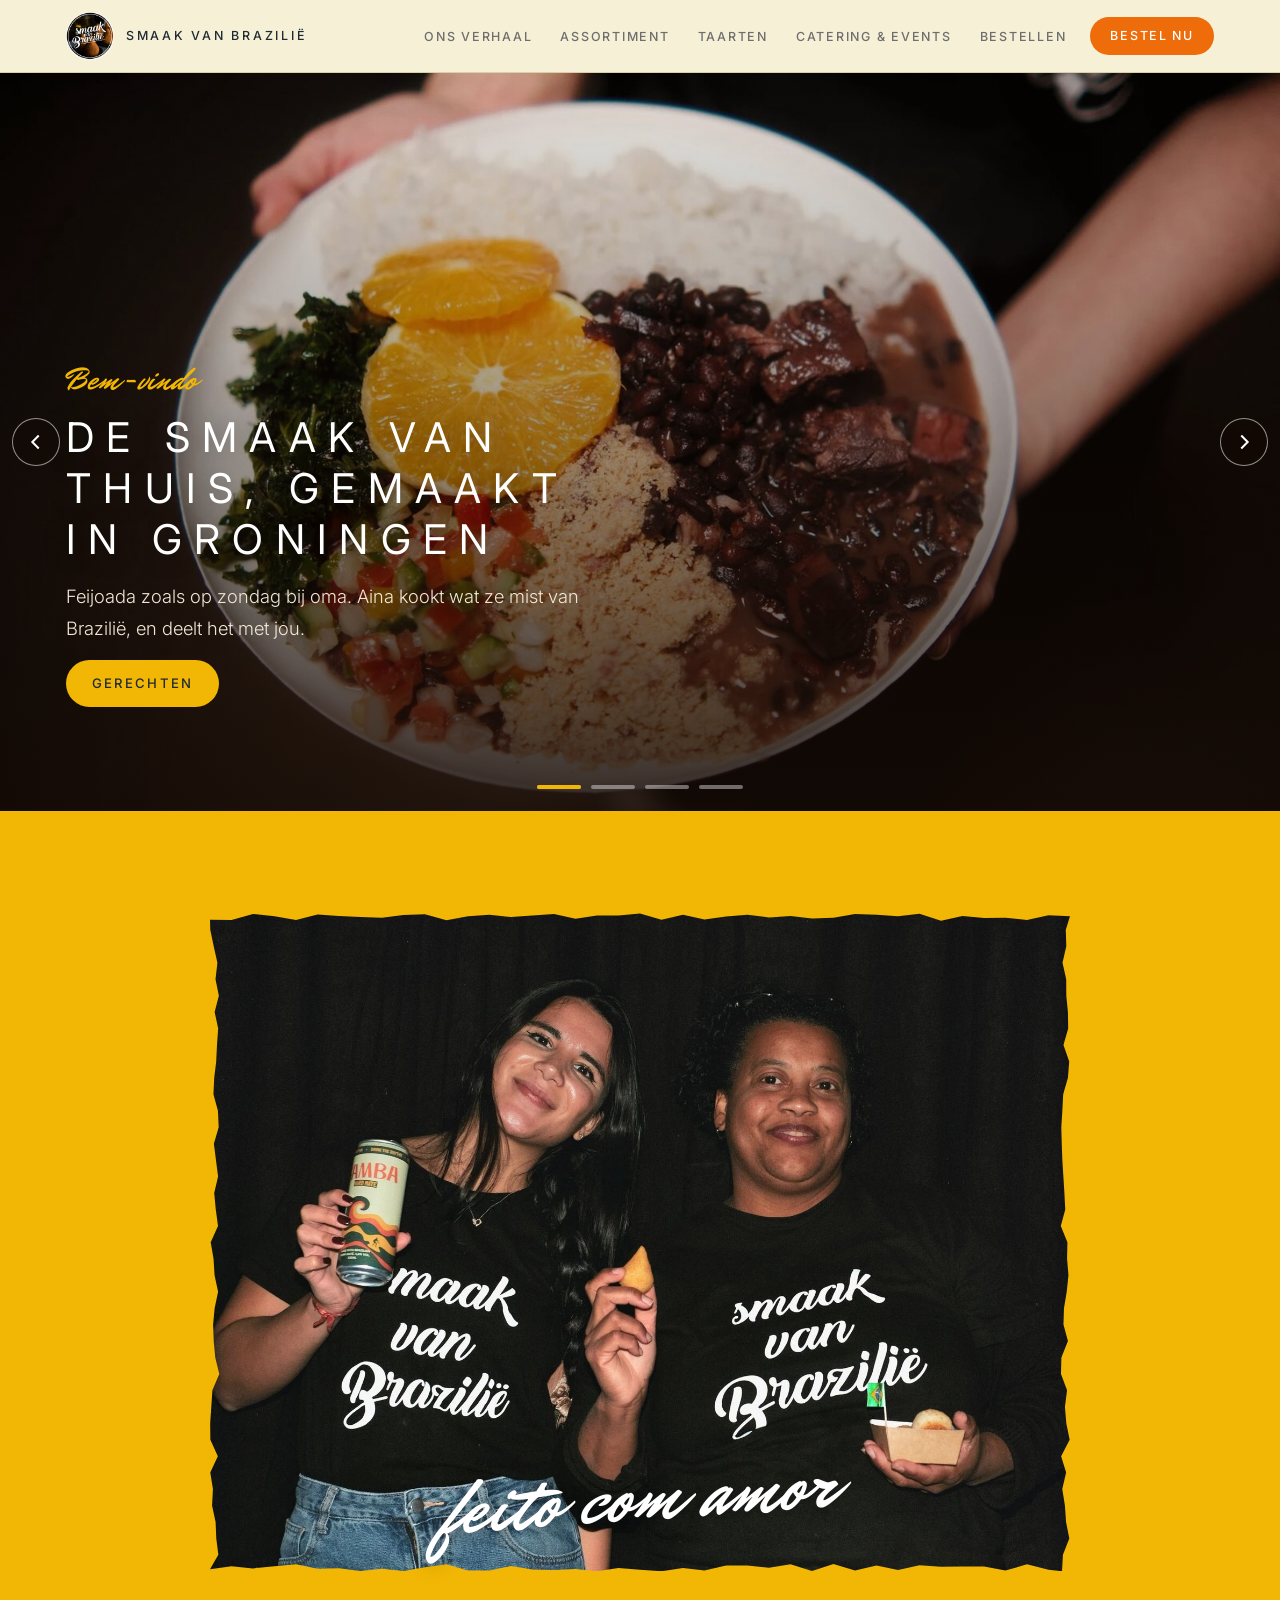
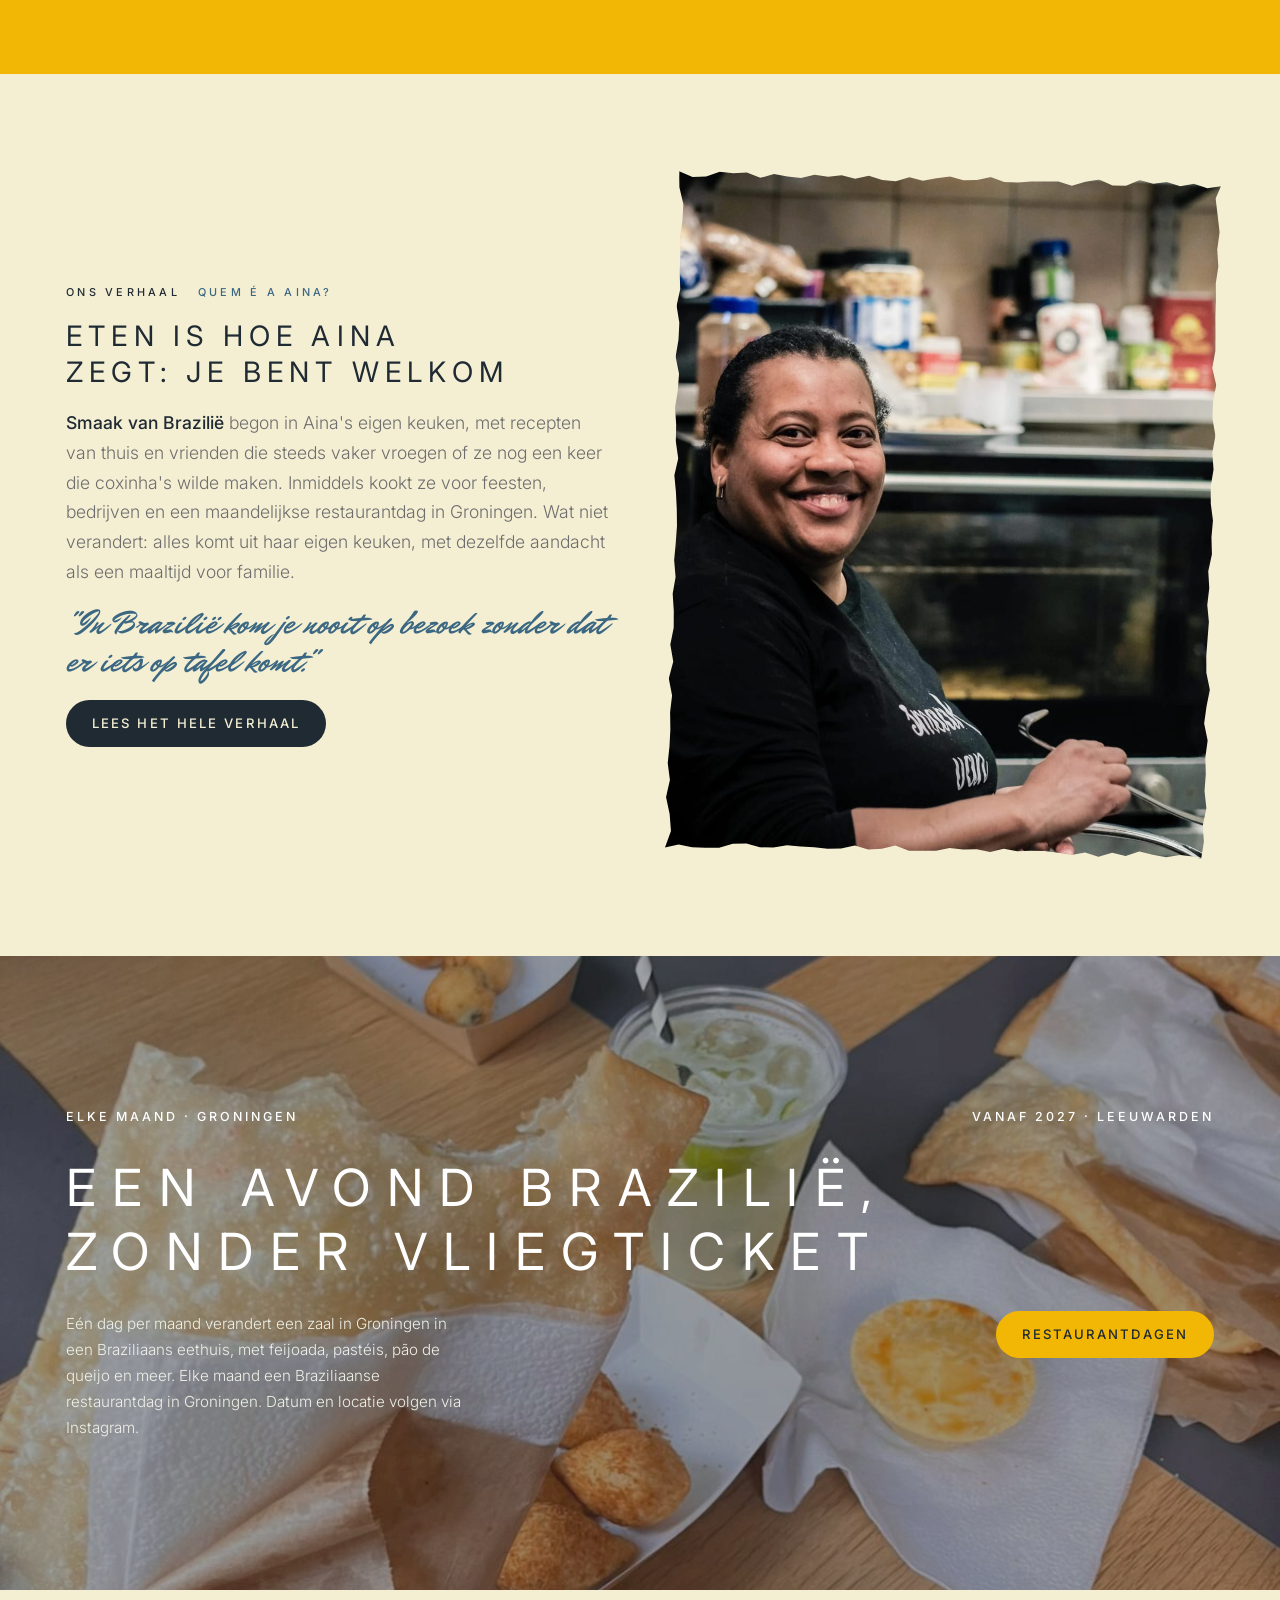
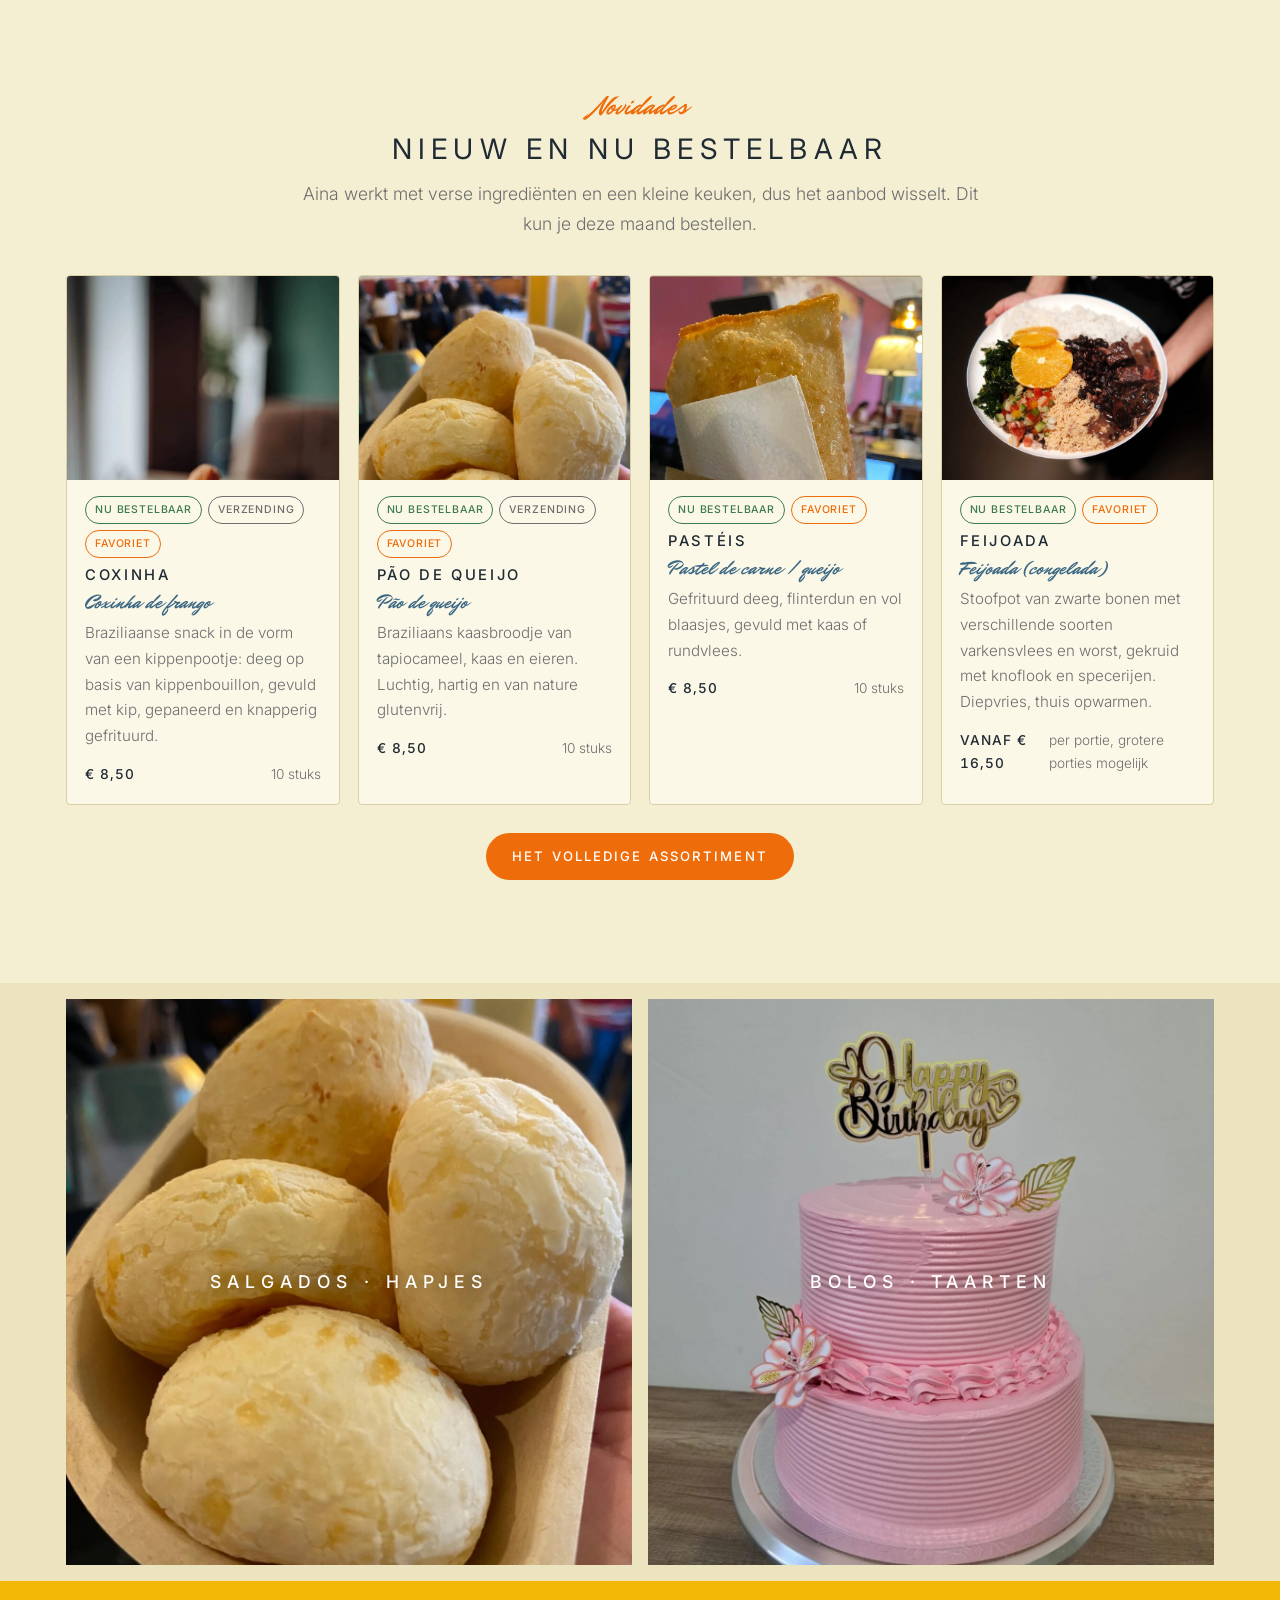
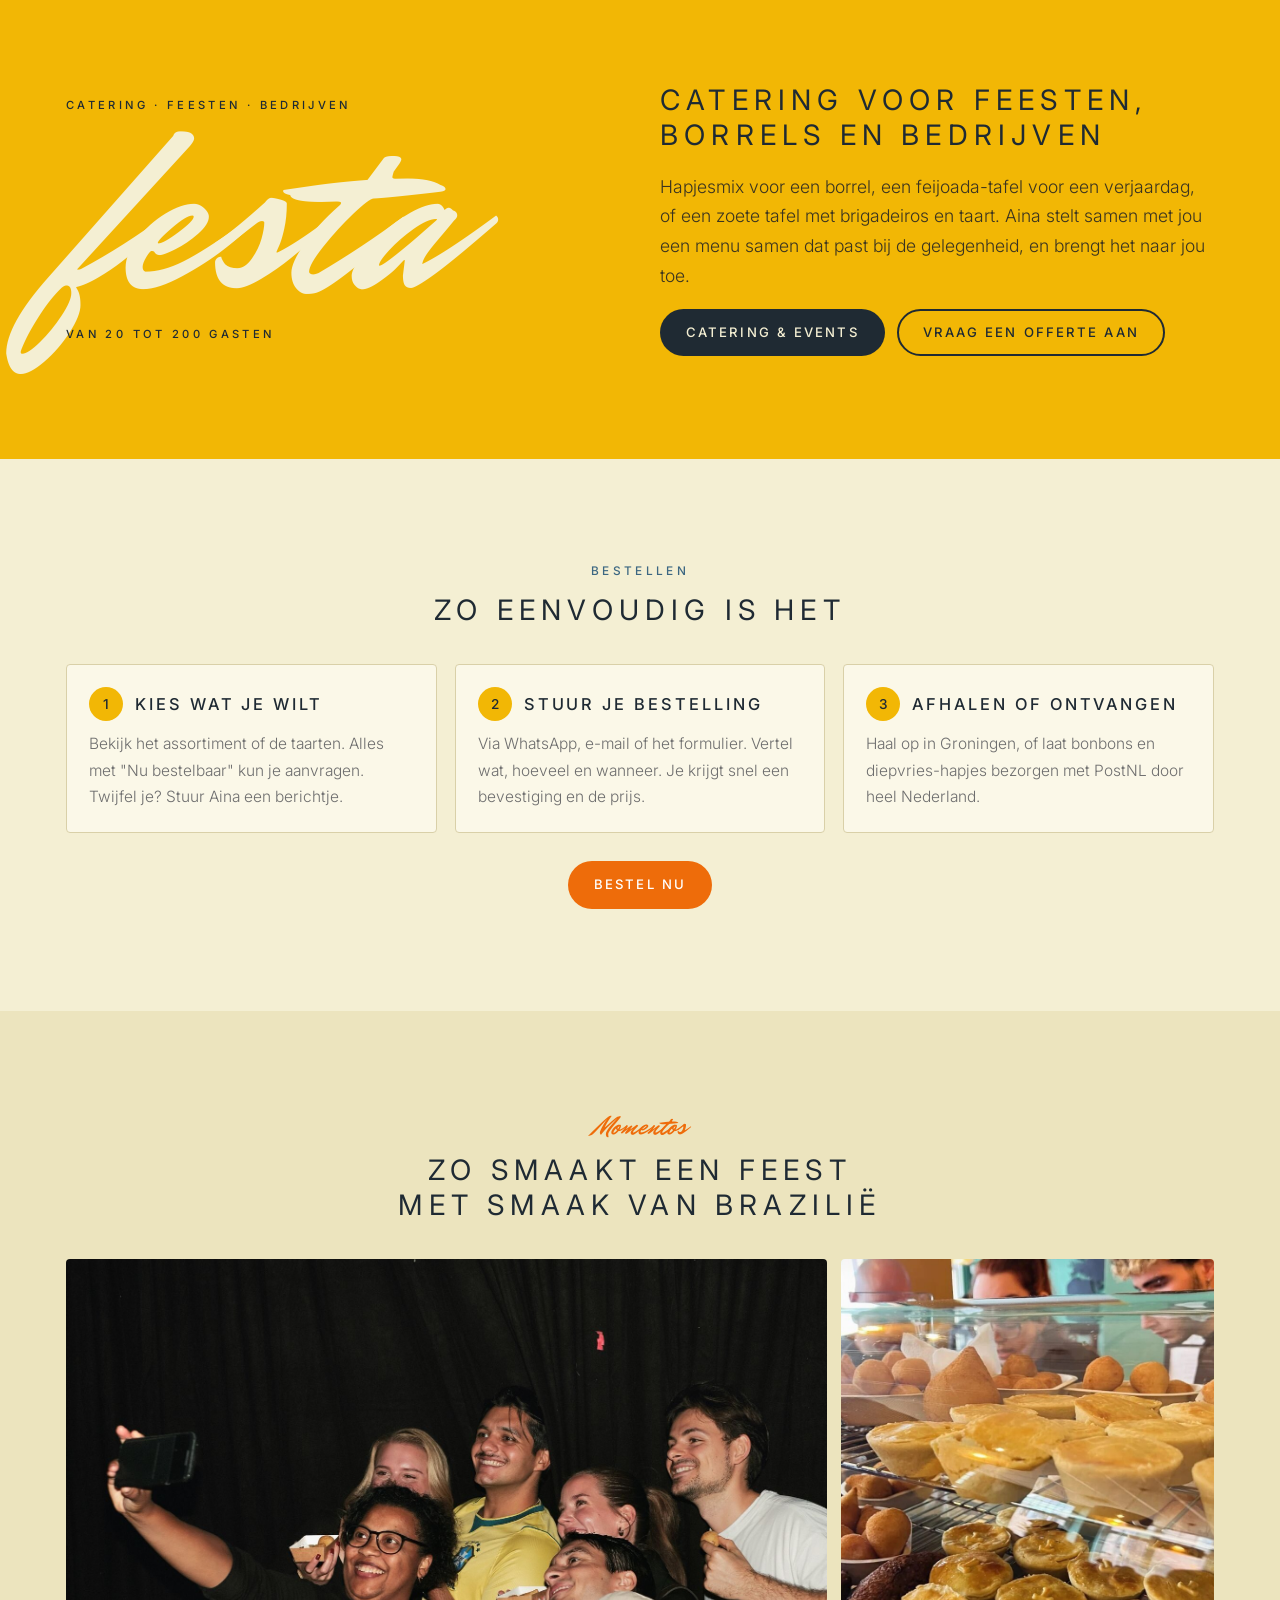
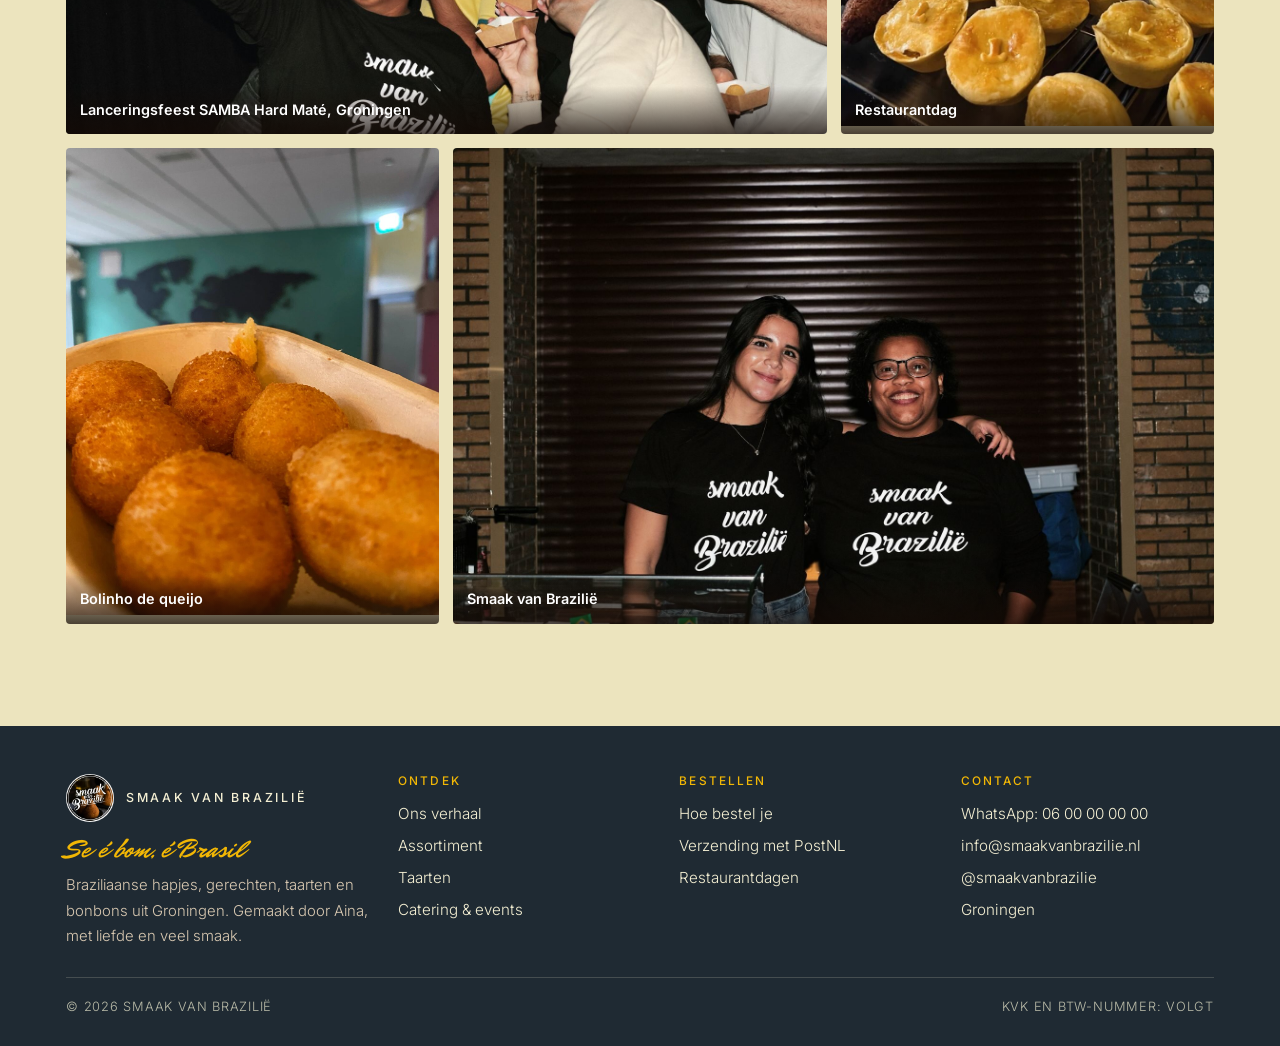
==== index.html @ 4550ffef "Kopie van de live site (inspiring-semolina-e3691b.netlify.app) Co-Authored-By: Claude Opus 5.5 <nore" ====
<!doctype html>
<html lang="nl">
<head>
<meta charset="utf-8">
<meta name="viewport" content="width=device-width, initial-scale=1, viewport-fit=cover">
<title>Smaak van Brazilië | Braziliaanse hapjes, gerechten en taarten uit Groningen</title>
<meta name="description" content="Coxinha, pão de queijo, feijoada, taarten op maat en brigadeiros. Door Aina gemaakt in Groningen. Bestel voor thuis, een feest of je bedrijf.">
<link rel="icon" href="img/logo.jpg">
<link rel="preconnect" href="https://fonts.googleapis.com">
<link rel="preconnect" href="https://fonts.gstatic.com" crossorigin>
<link rel="stylesheet" href="https://fonts.googleapis.com/css2?family=Inter:wght@300;400;500;600&family=Mr+Dafoe&display=swap">
<link rel="stylesheet" href="style.css">
</head>
<body>
<div class="notice" hidden></div>
<header class="nav">
  <div class="wrap">
    <a class='brand' href='/'><img src="img/logo.jpg" alt=""><span>smaak van Brazilië</span></a>
    <button class="burger" aria-expanded="false" aria-controls="menu">Menu</button>
    <ul class="menu" id="menu">
      <li><a href='/verhaal'>Ons verhaal</a></li>
      <li><a href='/assortiment'>Assortiment</a></li>
      <li><a href='/taarten'>Taarten</a></li>
      <li><a href='/catering'>Catering &amp; events</a></li>
      <li><a href='/bestellen'>Bestellen</a></li>
      <li><a class='btn btn-primary' href='/bestellen#formulier'>Bestel nu</a></li>
    </ul>
  </div>
</header>
<section class="slider" aria-roledescription="carousel" aria-label="Uitgelicht">
  <div class="slides">
    <article class="slide is-active" style="--pos:center 40%"><img src="img/feijoada-bord.jpg" alt="Een bord feijoada met rijst, farofa, couve en sinaasappel" fetchpriority="high">
      <div class="hero-grid"><div class="slide-copy"><span class="script">Bem-vindo</span><h1>De smaak van thuis, gemaakt in Groningen</h1><p>Feijoada zoals op zondag bij oma. Aina kookt wat ze mist van Brazilië, en deelt het met jou.</p><div class="btn-row"><a class='btn btn-yellow' href='/assortiment#gerechten'>Gerechten</a></div></div></div></article>
    <article class="slide" style="--pos:center 45%"><img src="img/vitrine.jpg" alt="Vitrine met coxinha, empadas en bolinhos" loading="lazy">
      <div class="hero-grid"><div class="slide-copy"><span class="script">Salgados</span><h1>Coxinha zoals op straat in São Paulo</h1><p>Vers gefrituurd voor je feest, of diepvries om thuis af te bakken. Ook per post.</p><div class="btn-row"><a class='btn btn-yellow' href='/assortiment#hapjes'>Alle hapjes</a></div></div></div></article>
    <article class="slide" style="--pos:center 55%"><img src="img/taart-blauw-goud.jpg" alt="Lichtblauwe taart met gouden parels" loading="lazy">
      <div class="hero-grid"><div class="slide-copy"><span class="script">Bolos</span><h1>Taarten die het feest maken</h1><p>Op maat, met de hand versierd. Van babyshower tot zestigste verjaardag.</p><div class="btn-row"><a class='btn btn-yellow' href='/taarten'>Bekijk de taarten</a></div></div></div></article>
    <article class="slide" style="--pos:center 30%"><img src="img/aina-keuken.jpg" alt="Aina lachend in haar keuken" loading="lazy">
      <div class="hero-grid"><div class="slide-copy"><span class="script">Festa</span><h1>Catering en Braziliaanse restaurantdagen</h1><p>Van een borrel met hapjes tot een zaal vol feijoada. Elke maand in Groningen.</p><div class="btn-row"><a class='btn btn-yellow' href='/catering'>Catering &amp; events</a></div></div></div></article>
  </div>
  <button class="slider-arrow prev" type="button" aria-label="Vorige foto"><svg viewBox="0 0 24 24" fill="none" stroke="currentColor" stroke-width="2.2"><path d="m15 5-7 7 7 7"/></svg></button>
  <button class="slider-arrow next" type="button" aria-label="Volgende foto"><svg viewBox="0 0 24 24" fill="none" stroke="currentColor" stroke-width="2.2"><path d="m9 5 7 7-7 7"/></svg></button>
  <div class="slider-dots" role="tablist" aria-label="Kies een foto"></div>
</section>

<section class="section band-yellow">
  <div class="wrap" style="display:grid;justify-items:center">
    <div class="photo-wrap frame" style="max-width:860px;width:100%;background:transparent;padding:0"><img class="torn" src="img/aina-en-collega-samba.jpg" alt="Aina en haar collega lachen met een coxinha en een blikje SAMBA"><span class="big-script" style="color:#fff">feito com amor</span></div>
  </div>
</section>

<section class="section">
  <div class="wrap split">
    <div class="copy">
      <div class="topline" style="justify-content:flex-start;gap:18px"><span>Ons verhaal</span><span style="color:var(--blue-dk)">Quem é a Aina?</span></div>
      <h2>Eten is hoe Aina zegt: je bent welkom</h2>
      <p class="lead"><b style="font-weight:500;color:var(--ink)">Smaak van Brazilië</b> begon in Aina's eigen keuken, met recepten van thuis en vrienden die steeds vaker vroegen of ze nog een keer die coxinha's wilde maken. Inmiddels kookt ze voor feesten, bedrijven en een maandelijkse restaurantdag in Groningen. Wat niet verandert: alles komt uit haar eigen keuken, met dezelfde aandacht als een maaltijd voor familie.</p>
      <p class="quote">"In Brazilië kom je nooit op bezoek zonder dat er iets op tafel komt."</p>
      <div><a class='btn btn-dark' href='/verhaal'>Lees het hele verhaal</a></div>
    </div>
    <div class="frame tilt-r" style="background:transparent;padding:0"><img class="torn" src="img/aina-keuken.jpg" alt="Aina in haar keuken" style="border-radius:0;aspect-ratio:4/5"></div>
  </div>
</section>

<section class="statement" style="--pos:center 60%">
  <img src="img/tafel-hapjes.jpg" alt="">
  <div class="wrap">
    <div class="cols"><div>Elke maand · Groningen</div><div>Vanaf 2027 · Leeuwarden</div></div>
    <h2>Een avond Brazilië, zonder vliegticket</h2>
    <div class="cols"><p class="small">Eén dag per maand verandert een zaal in Groningen in een Braziliaans eethuis, met feijoada, pastéis, pão de queijo en meer. <span data-site="restaurantdagen.groningen"></span></p><div><a class='btn btn-yellow' href='/catering#restaurantdagen'>Restaurantdagen</a></div></div>
  </div>
</section>

<section class="section">
  <div class="wrap">
    <div class="section-head" style="text-align:center;margin-inline:auto;justify-items:center">
      <span class="script">Novidades</span>
      <h2>Nieuw en nu bestelbaar</h2>
      <p class="lead">Aina werkt met verse ingrediënten en een kleine keuken, dus het aanbod wisselt. Dit kun je deze maand bestellen.</p>
    </div>
    <div class="cards" id="nu-bestelbaar"></div>
    <div class="btn-row" style="margin-top:28px;justify-content:center"><a class='btn btn-primary' href='/assortiment'>Het volledige assortiment</a></div>
  </div>
</section>

<section class="section band" style="padding-block:16px">
  <div class="wrap duo">
    <a href='/assortiment#hapjes'><img src="img/pao-de-queijo-hand.jpg" alt=""><span>Salgados · Hapjes</span></a>
    <a href='/taarten'><img src="img/taart-roze-tweelaags.jpg" alt=""><span>Bolos · Taarten</span></a>
  </div>
</section>

<section class="section band-yellow">
  <div class="wrap letterband">
    <div class="letter"><small>Catering · Feesten · Bedrijven</small>festa<small>Van 20 tot 200 gasten</small></div>
    <div class="copy" style="display:grid;gap:18px">
      <h2>Catering voor feesten, borrels en bedrijven</h2>
      <p class="lead" style="color:#3B3420">Hapjesmix voor een borrel, een feijoada-tafel voor een verjaardag, of een zoete tafel met brigadeiros en taart. Aina stelt samen met jou een menu samen dat past bij de gelegenheid, en brengt het naar jou toe.</p>
      <div class="btn-row"><a class='btn btn-dark' href='/catering'>Catering &amp; events</a><a class='btn btn-ghost' href='/bestellen#formulier'>Vraag een offerte aan</a></div>
    </div>
  </div>
</section>

<section class="section">
  <div class="wrap">
    <div class="section-head" style="text-align:center;margin-inline:auto;justify-items:center">
      <span class="eyebrow">Bestellen</span>
      <h2>Zo eenvoudig is het</h2>
    </div>
    <div class="steps">
      <div class="step"><h3>Kies wat je wilt</h3><p>Bekijk het assortiment of de taarten. Alles met "Nu bestelbaar" kun je aanvragen. Twijfel je? Stuur Aina een berichtje.</p></div>
      <div class="step"><h3>Stuur je bestelling</h3><p>Via WhatsApp, e-mail of het formulier. Vertel wat, hoeveel en wanneer. Je krijgt snel een bevestiging en de prijs.</p></div>
      <div class="step"><h3>Afhalen of ontvangen</h3><p>Haal op in Groningen, of laat bonbons en diepvries-hapjes bezorgen met PostNL door heel Nederland.</p></div>
    </div>
    <div class="btn-row" style="margin-top:28px;justify-content:center"><a class='btn btn-primary' href='/bestellen#formulier'>Bestel nu</a></div>
  </div>
</section>

<section class="section band">
  <div class="wrap">
    <div class="section-head" style="text-align:center;margin-inline:auto;justify-items:center">
      <span class="script">Momentos</span>
      <h2>Zo smaakt een feest met Smaak van Brazilië</h2>
    </div>
    <div class="gallery">
      <figure class="wide"><img src="img/launch-selfie.jpg" alt="Aina maakt een selfie met gasten die hapjes vasthouden"><figcaption>Lanceringsfeest SAMBA Hard Maté, Groningen</figcaption></figure>
      <figure><img src="img/vitrine.jpg" alt="Vitrine vol empadinhas en coxinha's"><figcaption>Restaurantdag</figcaption></figure>
      <figure><img src="img/pao-de-queijo-bowl.jpg" alt="Bolinhos de queijo"><figcaption>Bolinho de queijo</figcaption></figure>
      <figure class="wide"><img src="img/aina-en-collega-counter.jpg" alt="Aina en haar collega achter de toonbank"><figcaption>Smaak van Brazilië</figcaption></figure>
    </div>
  </div>
</section>

<footer>
  <div class="wrap">
    <div>
      <a class='brand' href='/'><img src="img/logo.jpg" alt=""><span>smaak van Brazilië</span></a>
      <p class="tagline">Se é bom, é Brasil</p>
      <p style="margin-top:10px;font-size:.93rem;color:#D9C9B2">Braziliaanse hapjes, gerechten, taarten en bonbons uit Groningen. Gemaakt door Aina, met liefde en veel smaak.</p>
    </div>
    <div>
      <h4>Ontdek</h4>
      <ul>
        <li><a href='/verhaal'>Ons verhaal</a></li>
        <li><a href='/assortiment'>Assortiment</a></li>
        <li><a href='/taarten'>Taarten</a></li>
        <li><a href='/catering'>Catering &amp; events</a></li>
      </ul>
    </div>
    <div>
      <h4>Bestellen</h4>
      <ul>
        <li><a href='/bestellen'>Hoe bestel je</a></li>
        <li><a href='/bestellen#verzending'>Verzending met PostNL</a></li>
        <li><a href='/catering#restaurantdagen'>Restaurantdagen</a></li>
      </ul>
    </div>
    <div>
      <h4>Contact</h4>
      <ul>
        <li><a data-href="whatsapp" href="#" target="_blank" rel="noopener">WhatsApp: <span data-site="telefoon"></span></a></li>
        <li><a data-href="email" href="#"><span data-site="email"></span></a></li>
        <li><a data-href="instagram" href="#" target="_blank" rel="noopener">@<span data-site="instagram"></span></a></li>
        <li><span data-site="plaats"></span></li>
      </ul>
    </div>
    <div class="legal"><span>© <span data-year></span> Smaak van Brazilië</span><span>KvK en btw-nummer: volgt</span></div>
  </div>
</footer>

<script src="products.js"></script>
<script src="main.js"></script>
</body>
</html>
---- style.css ----
/* ============================================================
   Smaak van Brazilië – huisstijl
   Layout: warme, rustige achtergrond; foto's doen het werk.
   Eén accent (dendê-oranje), een tweede kleur alleen voor zoet.
   ============================================================ */
:root{
  --bg:        #F4EFD3;   /* Peixou-creme */
  --bg-2:      #ECE4BE;   /* dieper creme voor banden */
  --ink:       #1F2A33;   /* diep blauwzwart */
  --ink-2:     #6E6E6E;   /* lichtgrijs lopende tekst, zoals Peixou */
  --line:      #D9D0A8;
  --accent:    #EE6C0A;   /* gebrande sinaasappel, knoppen */
  --accent-dk: #C95800;
  --yellow:    #F2B705;   /* mosterdgeel, banden */
  --blue:      #4E7FA0;   /* staalblauw, banden */
  --blue-dk:   #3C6782;
  --sweet:     #EE6C0A;
  --leaf:      #3E7A4F;
  --dark:      #4E7FA0;   /* donkere banden zijn nu blauw */
  --dark-fg:   #F4EFD3;

  --f-display: "Inter", "Helvetica Neue", Helvetica, Arial, sans-serif;
  --f-body:    "Inter", "Helvetica Neue", Helvetica, Arial, sans-serif;
  --f-script:  "Mr Dafoe", "Brush Script MT", cursive;

  --r: 4px;
  --gutter-l: max(16px, env(safe-area-inset-left, 0px));
  --gutter-r: max(16px, env(safe-area-inset-right, 0px));
  --wrap: 1180px;
  color-scheme: light;
}
*{box-sizing:border-box}
html{scroll-behavior:smooth}
@media (prefers-reduced-motion: reduce){ html{scroll-behavior:auto} *{animation:none!important;transition:none!important} }
body{margin:0;background:var(--bg);color:var(--ink);font-family:var(--f-body);font-size:16px;line-height:1.7;-webkit-font-smoothing:antialiased;font-weight:300}
img{max-width:100%;display:block}
a{color:inherit}
h1,h2{font-family:var(--f-display);line-height:1.25;margin:0;text-wrap:balance;font-weight:400;text-transform:uppercase;letter-spacing:.22em}
h1{font-size:clamp(1.5rem,3.4vw,2.7rem)}
h2{font-size:clamp(1.2rem,2.2vw,1.8rem)}
h3,h4{font-family:var(--f-body);font-weight:500;text-transform:uppercase;letter-spacing:.18em;margin:0;line-height:1.25;text-wrap:balance}
h3{font-size:1.02rem}
p{margin:0}
.lead{font-size:1.1rem;font-weight:300;color:var(--ink-2);max-width:62ch}
.script{font-family:var(--f-script);font-weight:400;color:var(--accent);font-size:1.7rem;line-height:1;letter-spacing:0}
.eyebrow{font-family:var(--f-body);text-transform:uppercase;letter-spacing:.28em;font-size:.74rem;font-weight:500;color:var(--blue-dk)}
.wrap{max-width:var(--wrap);margin-inline:auto;padding-left:var(--gutter-l);padding-right:var(--gutter-r)}
.section{padding-block:clamp(56px,8vw,104px)}
.section-head{display:grid;gap:12px;margin-bottom:36px;max-width:70ch}
.band{background:var(--bg-2)}
.band-dark{background:var(--blue);color:var(--dark-fg)}
.band-dark .lead{color:#E7E9D9}
.band-dark .eyebrow{color:#F2B705}
.band-dark .script{color:#F2B705}
.band-yellow{background:var(--yellow);color:var(--ink)}
.band-yellow .eyebrow{color:var(--ink)}
.band-yellow .lead{color:#3B3420}
.stack{display:grid;gap:16px}
.focus:focus-visible, a:focus-visible, button:focus-visible, input:focus-visible, select:focus-visible, textarea:focus-visible{outline:3px solid var(--accent);outline-offset:3px}

/* ---- Buttons ---- */
.btn{display:inline-flex;align-items:center;gap:10px;padding:15px 24px;border-radius:999px;font-family:var(--f-body);font-weight:500;font-size:.82rem;text-transform:uppercase;letter-spacing:.16em;text-decoration:none;border:2px solid transparent;cursor:pointer;transition:transform .15s ease,background .15s ease;line-height:1}
.btn:hover{transform:translateY(-1px)}
.btn-primary{background:var(--accent);color:#fff}
.btn-primary:hover{background:var(--accent-dk)}
.btn-ghost{background:transparent;border-color:currentColor}
.btn-dark{background:var(--ink);color:var(--bg)}
.btn-yellow{background:var(--yellow);color:var(--ink)}
.btn-yellow:hover{background:#E0A800}
.btn-row{display:flex;flex-wrap:wrap;gap:12px}
.btn svg{width:18px;height:18px}

/* ---- Topbar / nav ---- */
.notice{background:var(--accent);color:#fff;text-align:center;font-weight:600;padding:8px var(--gutter-r) 8px var(--gutter-l);font-size:.95rem}
.notice[hidden]{display:none}
.nav{position:sticky;top:env(safe-area-inset-top,0px);z-index:20;background:color-mix(in srgb,var(--bg) 94%,white);backdrop-filter:blur(10px);border-bottom:1px solid var(--line)}
.nav .wrap{display:flex;align-items:center;justify-content:space-between;gap:16px;min-height:72px}
.brand{display:flex;align-items:center;gap:12px;text-decoration:none}
.brand img{width:48px;height:48px;border-radius:50%;object-fit:cover}
.brand span{font-family:var(--f-body);font-weight:500;font-size:.78rem;letter-spacing:.22em;text-transform:uppercase;line-height:1;color:var(--ink)}
.menu{display:flex;gap:4px;list-style:none;margin:0;padding:0;align-items:center}
.menu a{text-decoration:none;padding:10px 12px;border-radius:999px;font-weight:500;font-size:.78rem;text-transform:uppercase;letter-spacing:.14em;color:var(--ink-2)}
.menu a:hover,.menu a[aria-current="page"]{color:var(--ink);background:var(--bg-2)}
.menu .btn{padding:11px 18px;margin-left:8px;color:#fff}
.menu .btn:hover{background:var(--accent-dk);color:#fff}
.burger{display:none;background:none;border:2px solid var(--line);border-radius:10px;padding:8px 10px;font:inherit;font-weight:700;cursor:pointer;color:var(--ink)}
@media (max-width: 860px){
  .burger{display:inline-flex}
  .menu{display:none;position:absolute;left:0;right:0;top:100%;background:var(--bg);border-bottom:1px solid var(--line);flex-direction:column;align-items:stretch;padding:12px var(--gutter-r) 16px var(--gutter-l);gap:2px}
  .menu.open{display:flex}
  .menu a{padding:12px 14px}
  .menu .btn{margin:8px 0 0;justify-content:center}
}

/* ---- Hero ---- */
.hero{padding-block:clamp(32px,5vw,72px) clamp(40px,6vw,80px)}
.hero .wrap{display:grid;grid-template-columns:minmax(0,1.05fr) minmax(0,1fr);gap:clamp(24px,4vw,56px);align-items:center}
.hero-copy{display:grid;gap:22px}
.hero-copy h1 em{font-style:normal;color:var(--accent)}
.hero-art{position:relative;display:grid;grid-template-columns:1fr 1fr;grid-template-rows:auto auto;gap:14px}
.hero-art img{border-radius:var(--r);object-fit:cover;width:100%;height:100%}
.hero-art .a{grid-row:1/3;aspect-ratio:3/4}
.hero-art .b{aspect-ratio:1/1}
.hero-art .c{aspect-ratio:1/1}
.stamp{position:absolute;left:-18px;bottom:-18px;width:120px;height:120px;border-radius:50%;background:var(--accent);color:#fff;display:grid;place-items:center;text-align:center;font-family:var(--f-display);font-weight:800;font-size:.8rem;line-height:1.15;padding:14px;transform:rotate(-8deg);box-shadow:0 10px 30px rgba(38,23,15,.2)}
.stamp b{display:block;font-family:var(--f-script);font-weight:400;font-size:1.15rem}
@media (max-width: 860px){
  .hero .wrap{grid-template-columns:1fr}
  .hero-art{margin-top:8px}
  .stamp{left:auto;right:-6px;bottom:-14px;width:104px;height:104px}
}
.trust{display:flex;flex-wrap:wrap;gap:10px 22px;color:var(--ink-2);font-size:.95rem}
.trust span{display:inline-flex;align-items:center;gap:8px}
.trust svg{width:18px;height:18px;color:var(--accent)}

/* ---- Category tiles ---- */
.tiles{display:grid;grid-template-columns:repeat(4,minmax(0,1fr));gap:16px}
.tile{position:relative;border-radius:var(--r);overflow:hidden;aspect-ratio:4/5;text-decoration:none;color:#fff;background:var(--dark);display:grid}
.tile img{position:absolute;inset:0;width:100%;height:100%;object-fit:cover;transition:transform .5s ease}
.tile:hover img{transform:scale(1.04)}
.tile::after{content:"";position:absolute;inset:0;background:linear-gradient(to top,rgba(20,10,5,.82) 0%,rgba(20,10,5,.1) 55%,transparent 100%)}
.tile .t{position:relative;z-index:1;align-self:end;padding:20px;display:grid;gap:4px}
.tile .t small{font-family:var(--f-script);font-size:1.4rem;line-height:1;color:var(--yellow)}
.tile .t h3{font-size:.95rem;color:#fff}
@media (max-width: 900px){.tiles{grid-template-columns:repeat(2,minmax(0,1fr))}}

/* ---- Story split ---- */
.split{display:grid;grid-template-columns:minmax(0,1fr) minmax(0,1fr);gap:clamp(24px,5vw,72px);align-items:center}
.split img{border-radius:var(--r);width:100%;aspect-ratio:4/3;object-fit:cover}
.split .copy{display:grid;gap:18px}
.quote{font-family:var(--f-script);font-size:clamp(1.6rem,2.6vw,2.2rem);font-weight:400;line-height:1.15;color:var(--blue-dk)}
.band-dark .quote{color:var(--yellow)}
@media (max-width: 860px){.split{grid-template-columns:1fr}}

/* ---- Product cards ---- */
.cards{display:grid;grid-template-columns:repeat(auto-fill,minmax(250px,1fr));gap:18px}
.card{display:grid;grid-template-rows:auto 1fr;background:#FBF8E8;border:1px solid var(--line);border-radius:var(--r);overflow:hidden}
.card .ph{aspect-ratio:4/3;background:var(--bg-2);display:grid;place-items:center;overflow:hidden}
.card .ph img{width:100%;height:100%;object-fit:cover}
.card .ph .noimg{font-family:var(--f-script);color:var(--accent);font-size:1.6rem;opacity:.7}
.card .body{padding:16px 18px 18px;display:grid;gap:8px;align-content:start}
.card .body h3{font-size:.92rem}
.card .pt{font-family:var(--f-script);color:var(--blue-dk);font-size:1.25rem;line-height:1}
.card .desc{color:var(--ink-2);font-size:.95rem}
.card .meta{display:flex;justify-content:space-between;align-items:baseline;gap:10px;margin-top:6px;font-size:.95rem}
.card .price{font-family:var(--f-body);font-weight:500;letter-spacing:.08em;text-transform:uppercase;font-size:.85rem;font-variant-numeric:tabular-nums}
.card .unit{color:var(--ink-2);font-size:.85rem}
.card.uit{opacity:.62}
.card.uit .ph img{filter:grayscale(1)}
.badges{display:flex;gap:6px;flex-wrap:wrap}
.badge{display:inline-block;font-family:var(--f-body);font-size:.66rem;font-weight:500;text-transform:uppercase;letter-spacing:.08em;padding:4px 9px;border-radius:999px;border:1px solid currentColor}
.badge-ok{color:var(--leaf)}
.badge-uit{color:#8A6A52;background:var(--bg-2);border-color:transparent}
.badge-post{color:var(--ink-2)}
.badge-pop{color:var(--sweet)}
.badge-seizoen{color:var(--accent-dk)}
.cat-head{display:flex;align-items:baseline;gap:14px;flex-wrap:wrap;margin:48px 0 18px;padding-top:24px;border-top:1px solid var(--line)}
.cat-head:first-of-type{margin-top:0;border-top:0;padding-top:0}
.cat-head .script{font-size:1.7rem}
.cat-head p{flex-basis:100%;color:var(--ink-2);max-width:62ch}
.filter{display:flex;gap:8px;flex-wrap:wrap;margin-bottom:28px}
.filter a,.filter button{font:inherit;font-weight:600;font-size:.93rem;padding:9px 14px;border-radius:999px;border:1px solid var(--line);background:#fff;color:var(--ink);text-decoration:none;cursor:pointer}
.filter a:hover,.filter button:hover,.filter .on{background:var(--ink);color:var(--dark-fg);border-color:var(--ink)}

/* ---- Gallery ---- */
.gallery{display:grid;grid-template-columns:repeat(3,minmax(0,1fr));gap:14px}
.gallery figure{margin:0;border-radius:var(--r);overflow:hidden;position:relative;background:var(--bg-2)}
.gallery img{width:100%;aspect-ratio:4/5;object-fit:cover}
.gallery figcaption{position:absolute;left:0;right:0;bottom:0;padding:12px 14px;color:#fff;font-size:.9rem;font-weight:600;background:linear-gradient(to top,rgba(20,10,5,.75),transparent)}
.gallery .wide{grid-column:span 2}
.gallery .wide img{aspect-ratio:8/5}
@media (max-width: 700px){.gallery{grid-template-columns:repeat(2,minmax(0,1fr))}.gallery .wide{grid-column:span 2}}

/* ---- Steps / info ---- */
.steps{display:grid;grid-template-columns:repeat(3,minmax(0,1fr));gap:18px;counter-reset:s}
.step{background:#FBF8E8;border:1px solid var(--line);border-radius:var(--r);padding:22px;display:grid;gap:10px;align-content:start}
.step h3{display:flex;align-items:center;gap:12px}
.step h3::before{counter-increment:s;content:counter(s);width:34px;height:34px;border-radius:50%;background:var(--yellow);color:var(--ink);display:grid;place-items:center;font-size:.85rem;letter-spacing:0;flex:none;font-weight:500}
.step p{color:var(--ink-2);font-size:.97rem}
@media (max-width: 800px){.steps{grid-template-columns:1fr}}
.infogrid{display:grid;grid-template-columns:repeat(auto-fit,minmax(240px,1fr));gap:18px}
.info{border-left:3px solid var(--yellow);padding-left:16px;display:grid;gap:6px}
.info h3{font-size:1.1rem}
.info p{color:var(--ink-2);font-size:.97rem}
.band-dark .info p{color:#D9C9B2}

/* ---- Event card ---- */
.event{display:grid;grid-template-columns:minmax(0,1.1fr) minmax(0,1fr);gap:clamp(20px,4vw,56px);align-items:center}
.event img{border-radius:var(--r);width:100%;aspect-ratio:4/3;object-fit:cover}
.event .copy{display:grid;gap:16px}
.pill-list{display:grid;gap:10px;list-style:none;padding:0;margin:0}
.pill-list li{display:flex;gap:12px;align-items:flex-start}
.pill-list li::before{content:"";width:10px;height:10px;border-radius:50%;background:var(--accent);margin-top:.5em;flex:none}
@media (max-width: 860px){.event{grid-template-columns:1fr}}

/* ---- Contact / order ---- */
.contact-grid{display:grid;grid-template-columns:minmax(0,1fr) minmax(0,1fr);gap:clamp(24px,4vw,56px)}
@media (max-width: 860px){.contact-grid{grid-template-columns:1fr}}
.ways{display:grid;gap:12px}
.way{display:flex;gap:14px;align-items:center;padding:14px 16px;border:1px solid var(--line);border-radius:var(--r);background:#FBF8E8;text-decoration:none}
.way .ic{width:42px;height:42px;border-radius:12px;background:var(--bg-2);display:grid;place-items:center;flex:none;color:var(--accent-dk)}
.way .ic svg{width:22px;height:22px}
.way b{font-family:var(--f-body);font-weight:500;text-transform:uppercase;letter-spacing:.12em;font-size:.8rem;display:block}
.way span{color:var(--ink-2);font-size:.93rem;word-break:break-word}
.copybtn{margin-left:auto;font:inherit;font-size:.8rem;font-weight:700;padding:6px 10px;border-radius:8px;border:1px solid var(--line);background:var(--bg);cursor:pointer;flex:none}
form.order{display:grid;gap:14px;background:#FBF8E8;border:1px solid var(--line);border-radius:var(--r);padding:22px}
.field{display:grid;gap:6px}
.field label{font-weight:700;font-size:.92rem}
.field input,.field select,.field textarea{font:inherit;padding:11px 12px;border:1px solid var(--line);border-radius:10px;background:var(--bg);color:var(--ink);width:100%;min-width:0}
.field textarea{min-height:110px;resize:vertical}
.row2{display:grid;grid-template-columns:1fr 1fr;gap:12px}
@media (max-width:520px){.row2{grid-template-columns:1fr}}
.out{background:var(--bg-2);border-radius:10px;padding:14px;white-space:pre-wrap;font-size:.93rem;line-height:1.5}
.hint{font-size:.88rem;color:var(--ink-2)}

/* ---- Footer ---- */
footer{background:var(--ink);color:var(--bg);padding-block:48px 28px}
footer .wrap{display:grid;grid-template-columns:1.2fr 1fr 1fr 1fr;gap:28px}
footer h4{font-size:.74rem;margin-bottom:12px;color:var(--yellow)}
footer a{color:inherit;text-decoration:none}
footer a:hover{text-decoration:underline}
footer ul{list-style:none;margin:0;padding:0;display:grid;gap:6px;font-size:.95rem}
footer .brand span{color:var(--bg)}
footer .tagline{font-family:var(--f-script);color:var(--yellow);font-size:1.7rem;line-height:1;margin-top:14px}
footer .legal{grid-column:1/-1;border-top:1px solid rgba(244,239,211,.18);padding-top:18px;font-size:.8rem;letter-spacing:.06em;text-transform:uppercase;color:#B9BBA8;display:flex;flex-wrap:wrap;gap:10px 24px;justify-content:space-between}
@media (max-width:860px){footer .wrap{grid-template-columns:1fr 1fr}}
@media (max-width:520px){footer .wrap{grid-template-columns:1fr}}

/* ---- Page header ---- */
.page-head{padding-block:clamp(36px,6vw,72px) 0}
.page-head .wrap{display:grid;gap:14px;max-width:calc(var(--wrap))}
.page-head h1{font-size:clamp(1.5rem,3.2vw,2.5rem)}

/* ---- Beheer ---- */
.admin{display:grid;gap:12px}
.admin-row{display:grid;grid-template-columns:auto minmax(0,1.4fr) minmax(0,1fr) minmax(0,1fr) auto;gap:12px;align-items:center;background:#fff;border:1px solid var(--line);border-radius:12px;padding:12px 14px}
.admin-row input[type=text]{font:inherit;padding:8px 10px;border:1px solid var(--line);border-radius:8px;width:100%;min-width:0;background:var(--bg)}
.admin-row .cat{font-size:.8rem;color:var(--ink-2);text-transform:uppercase;letter-spacing:.06em;font-weight:700}
.switch{position:relative;width:52px;height:30px;flex:none}
.switch input{position:absolute;inset:0;opacity:0;margin:0;cursor:pointer;z-index:1}
.switch i{position:absolute;inset:0;border-radius:999px;background:#CDBEA6;transition:background .2s}
.switch i::after{content:"";position:absolute;top:3px;left:3px;width:24px;height:24px;border-radius:50%;background:#fff;transition:transform .2s;box-shadow:0 1px 3px rgba(0,0,0,.25)}
.switch input:checked + i{background:var(--leaf)}
.switch input:checked + i::after{transform:translateX(22px)}
.admin-row.uit{background:var(--bg-2)}
@media (max-width:760px){.admin-row{grid-template-columns:auto minmax(0,1fr) auto}.admin-row .prijs,.admin-row .cat{grid-column:2/3}}
.admin-tools{display:flex;flex-wrap:wrap;gap:10px;align-items:center;margin:20px 0}
textarea.code{width:100%;min-height:220px;font:13px/1.45 ui-monospace,Menlo,Consolas,monospace;border:1px solid var(--line);border-radius:10px;padding:12px;background:#fff;color:var(--ink)}
.ok{color:var(--leaf);font-weight:700}

/* ---- Hero slider (full width) ---- */
.slider{position:relative;background:var(--dark);color:#fff;overflow:hidden}
.slides{position:relative;height:clamp(520px,78vh,760px)}
.slide{position:absolute;inset:0;opacity:0;transition:opacity .8s ease;display:grid;align-items:end}
.slide.is-active{opacity:1;z-index:1}
.slide img{position:absolute;inset:0;width:100%;height:100%;object-fit:cover;object-position:var(--pos,center)}
.slide::after{content:"";position:absolute;inset:0;background:linear-gradient(to top,rgba(20,10,5,.85) 0%,rgba(20,10,5,.45) 45%,rgba(20,10,5,.1) 100%)}
.slide-copy{position:relative;z-index:1;width:100%;display:grid;gap:16px;padding-block:clamp(40px,7vw,88px) clamp(64px,9vw,104px);max-width:var(--wrap);box-sizing:border-box}
.slide-copy h1{color:#fff;max-width:22ch;font-size:clamp(1.4rem,3.2vw,2.6rem);letter-spacing:.3em;text-shadow:0 2px 24px rgba(0,0,0,.35)}
.slide-copy p{color:#F1E6D6;font-size:1.15rem;max-width:52ch}
.slide-copy .script{color:var(--yellow);font-size:2rem}
.btn-light{background:rgba(255,255,255,.14);color:#fff;border-color:rgba(255,255,255,.7);backdrop-filter:blur(4px)}
.btn-light:hover{background:rgba(255,255,255,.26)}
.slider-arrow{position:absolute;top:50%;transform:translateY(-50%);z-index:3;width:48px;height:48px;border-radius:50%;border:1px solid rgba(255,255,255,.55);background:rgba(20,10,5,.35);color:#fff;display:grid;place-items:center;cursor:pointer;backdrop-filter:blur(4px);transition:background .2s}
.slider-arrow:hover{background:var(--yellow);border-color:var(--yellow);color:var(--ink)}
.slider-arrow svg{width:22px;height:22px}
.slider-arrow.prev{left:max(12px,env(safe-area-inset-left,0px))}
.slider-arrow.next{right:max(12px,env(safe-area-inset-right,0px))}
.slider-dots{position:absolute;left:0;right:0;bottom:22px;z-index:3;display:flex;justify-content:center;gap:10px;padding-left:var(--gutter-l);padding-right:var(--gutter-r)}
.slider-dots button{width:44px;height:4px;border-radius:999px;border:0;padding:0;background:rgba(255,255,255,.4);cursor:pointer;position:relative;overflow:hidden}
.slider-dots button::after{content:"";position:absolute;inset:0;background:var(--yellow);transform:scaleX(0);transform-origin:left}
.slider-dots button[aria-selected="true"]::after{transform:scaleX(1);transition:transform var(--dur,6s) linear}
.slider.paused .slider-dots button[aria-selected="true"]::after{transition:none;transform:scaleX(1)}
@media (max-width:700px){
  .slides{height:min(88vh,640px)}
  .slider-arrow{width:40px;height:40px;top:auto;bottom:14px;transform:none}
  .slider-dots{bottom:30px}
  .slider-dots button{width:22px}
  .slide-copy{padding-bottom:92px}
}
@media (prefers-reduced-motion:reduce){.slide{transition:none}.slider-dots button[aria-selected="true"]::after{transition:none}}

/* ---- Peixou-devices: gescheurde randen, draaiing, stempel, tickerband ---- */
.torn{clip-path:var(--torn,none)}
.tilt-l{transform:rotate(-1.4deg)}.tilt-r{transform:rotate(1.2deg)}
.frame{background:var(--bg);padding:10px}
.pill{display:inline-grid;place-items:center;text-align:center;background:var(--accent);color:#fff;border-radius:999px;padding:10px 16px;font-size:.62rem;letter-spacing:.2em;text-transform:uppercase;font-weight:500;line-height:1.3;transform:rotate(-6deg)}
.ticker{overflow:hidden;white-space:nowrap;padding-block:14px;border-block:1px solid rgba(31,42,51,.12)}
.ticker span{display:inline-block;padding-inline:28px;font-size:.78rem;letter-spacing:.3em;text-transform:uppercase;font-weight:500;animation:tick 40s linear infinite}
@keyframes tick{from{transform:translateX(0)}to{transform:translateX(-50%)}}
.ticker i{font-style:normal;color:var(--accent);padding-inline:14px}
/* hero met datum-paneel (Soprano's) */
.slider .slides{height:clamp(560px,82vh,780px)}
.hero-grid{position:relative;z-index:2;display:grid;grid-template-columns:minmax(0,1fr) 360px;gap:32px;align-items:end;width:100%;max-width:var(--wrap);margin-inline:auto;padding-left:var(--gutter-l);padding-right:var(--gutter-r);box-sizing:border-box}
.slide-copy{padding-left:0;padding-right:0;max-width:none}
.datebox{position:absolute;right:var(--gutter-r);bottom:clamp(64px,9vw,104px);z-index:4;width:340px;background:var(--bg);color:var(--ink);border-radius:6px;box-shadow:0 20px 50px rgba(0,0,0,.3);display:grid;gap:10px;padding:18px}
.datebox h3{font-size:.8rem;display:flex;justify-content:space-between;align-items:center}
.datebox .field input,.datebox .field select{padding:10px 11px;font-size:.95rem;background:#fff}
.datebox .btn{justify-content:center}
.datebox .hint{font-size:.78rem}
@media (max-width:1100px){.datebox{width:300px}}
@media (max-width:900px){.datebox{position:static;width:auto;box-shadow:none;border-radius:0;padding:20px var(--gutter-r) 24px var(--gutter-l);background:var(--bg-2)}.slide-copy{padding-right:0}}
/* services (Soprano's "our services") */
.services{display:grid;grid-template-columns:repeat(4,minmax(0,1fr));gap:22px}
.service{display:grid;gap:12px;text-decoration:none;color:inherit}
.service .ph{aspect-ratio:4/5;overflow:hidden;background:var(--bg-2)}
.service .ph img{width:100%;height:100%;object-fit:cover;transition:transform .5s ease}
.service:hover .ph img{transform:scale(1.04)}
.service h3{font-size:.9rem}
.service p{color:var(--ink-2);font-size:.95rem}
.service .more{font-size:.74rem;letter-spacing:.2em;text-transform:uppercase;font-weight:500;color:var(--accent)}
@media (max-width:900px){.services{grid-template-columns:repeat(2,minmax(0,1fr))}}
@media (max-width:480px){.services{grid-template-columns:1fr}}
.big-script{font-family:var(--f-script);font-size:clamp(2.4rem,6vw,5rem);line-height:.9;color:var(--yellow);position:absolute;left:50%;bottom:6%;transform:translate(-50%,0) rotate(-4deg);text-shadow:0 2px 20px rgba(0,0,0,.25);pointer-events:none;white-space:nowrap}
.photo-wrap{position:relative}

/* ---- Peixou editorial opener ---- */
.opener{padding-block:clamp(40px,7vw,90px) clamp(32px,5vw,64px);text-align:center}
.opener .wrap{display:grid;justify-items:center;gap:22px}
.topline{display:flex;justify-content:space-between;align-items:center;width:100%;font-size:.68rem;letter-spacing:.3em;text-transform:uppercase;font-weight:500;color:var(--ink)}
.topline .pill{transform:rotate(6deg)}
.opener img.mark{width:clamp(170px,22vw,250px);height:auto;border-radius:50%}
.opener .tag{font-size:.74rem;letter-spacing:.34em;text-transform:uppercase;font-weight:500;color:var(--blue-dk)}
.opener .intro{max-width:66ch;color:var(--ink-2);font-weight:300;font-size:1.12rem;line-height:1.75}
.opener .intro b{font-weight:500;color:var(--ink)}
.opener .meta{font-size:.68rem;letter-spacing:.26em;text-transform:uppercase;color:var(--ink-2)}
/* photo + text columns like "DO MAR PRA MOOCA" */
.statement{position:relative;overflow:hidden;color:#fff;background:var(--blue)}
.statement img{position:absolute;inset:0;width:100%;height:100%;object-fit:cover;object-position:var(--pos,center)}
.statement::after{content:"";position:absolute;inset:0;background:rgba(20,30,40,.42)}
.statement .wrap{position:relative;z-index:1;display:grid;gap:28px;padding-block:clamp(72px,12vw,150px);min-height:60vh;align-content:center}
.statement .cols{display:grid;grid-template-columns:1fr 1fr;gap:40px;font-size:.78rem;letter-spacing:.24em;text-transform:uppercase;font-weight:500}
.statement .cols div:last-child{text-align:right}
.statement h2{font-size:clamp(1.5rem,4vw,3.2rem);letter-spacing:.32em;color:#fff}
.statement p.small{max-width:44ch;font-size:.95rem;color:#EEF0E6;text-transform:none;letter-spacing:0;font-weight:300;line-height:1.7}
@media (max-width:700px){.statement .cols{grid-template-columns:1fr}.statement .cols div:last-child{text-align:left}}
/* duo photos with labels */
.duo{display:grid;grid-template-columns:1fr 1fr;gap:16px}
.duo a{position:relative;display:block;aspect-ratio:1/1;overflow:hidden;text-decoration:none;color:#fff}
.duo img{width:100%;height:100%;object-fit:cover;transition:transform .6s ease}
.duo a:hover img{transform:scale(1.03)}
.duo span{position:absolute;left:0;right:0;top:50%;transform:translateY(-50%);text-align:center;font-size:clamp(.8rem,1.6vw,1.1rem);letter-spacing:.34em;text-transform:uppercase;font-weight:500;text-shadow:0 2px 20px rgba(0,0,0,.5)}
@media (max-width:600px){.duo{grid-template-columns:1fr}}
/* big letter band */
.letterband{display:grid;grid-template-columns:1fr 1fr;gap:40px;align-items:center}
.letterband .letter{font-family:var(--f-script);font-size:clamp(7rem,18vw,15rem);line-height:.8;color:var(--bg);display:grid;gap:18px}
.letterband .letter small{font-family:var(--f-body);font-size:.7rem;letter-spacing:.3em;text-transform:uppercase;font-weight:500;color:var(--ink)}
@media (max-width:760px){.letterband{grid-template-columns:1fr}}
.cards.center{justify-content:center}
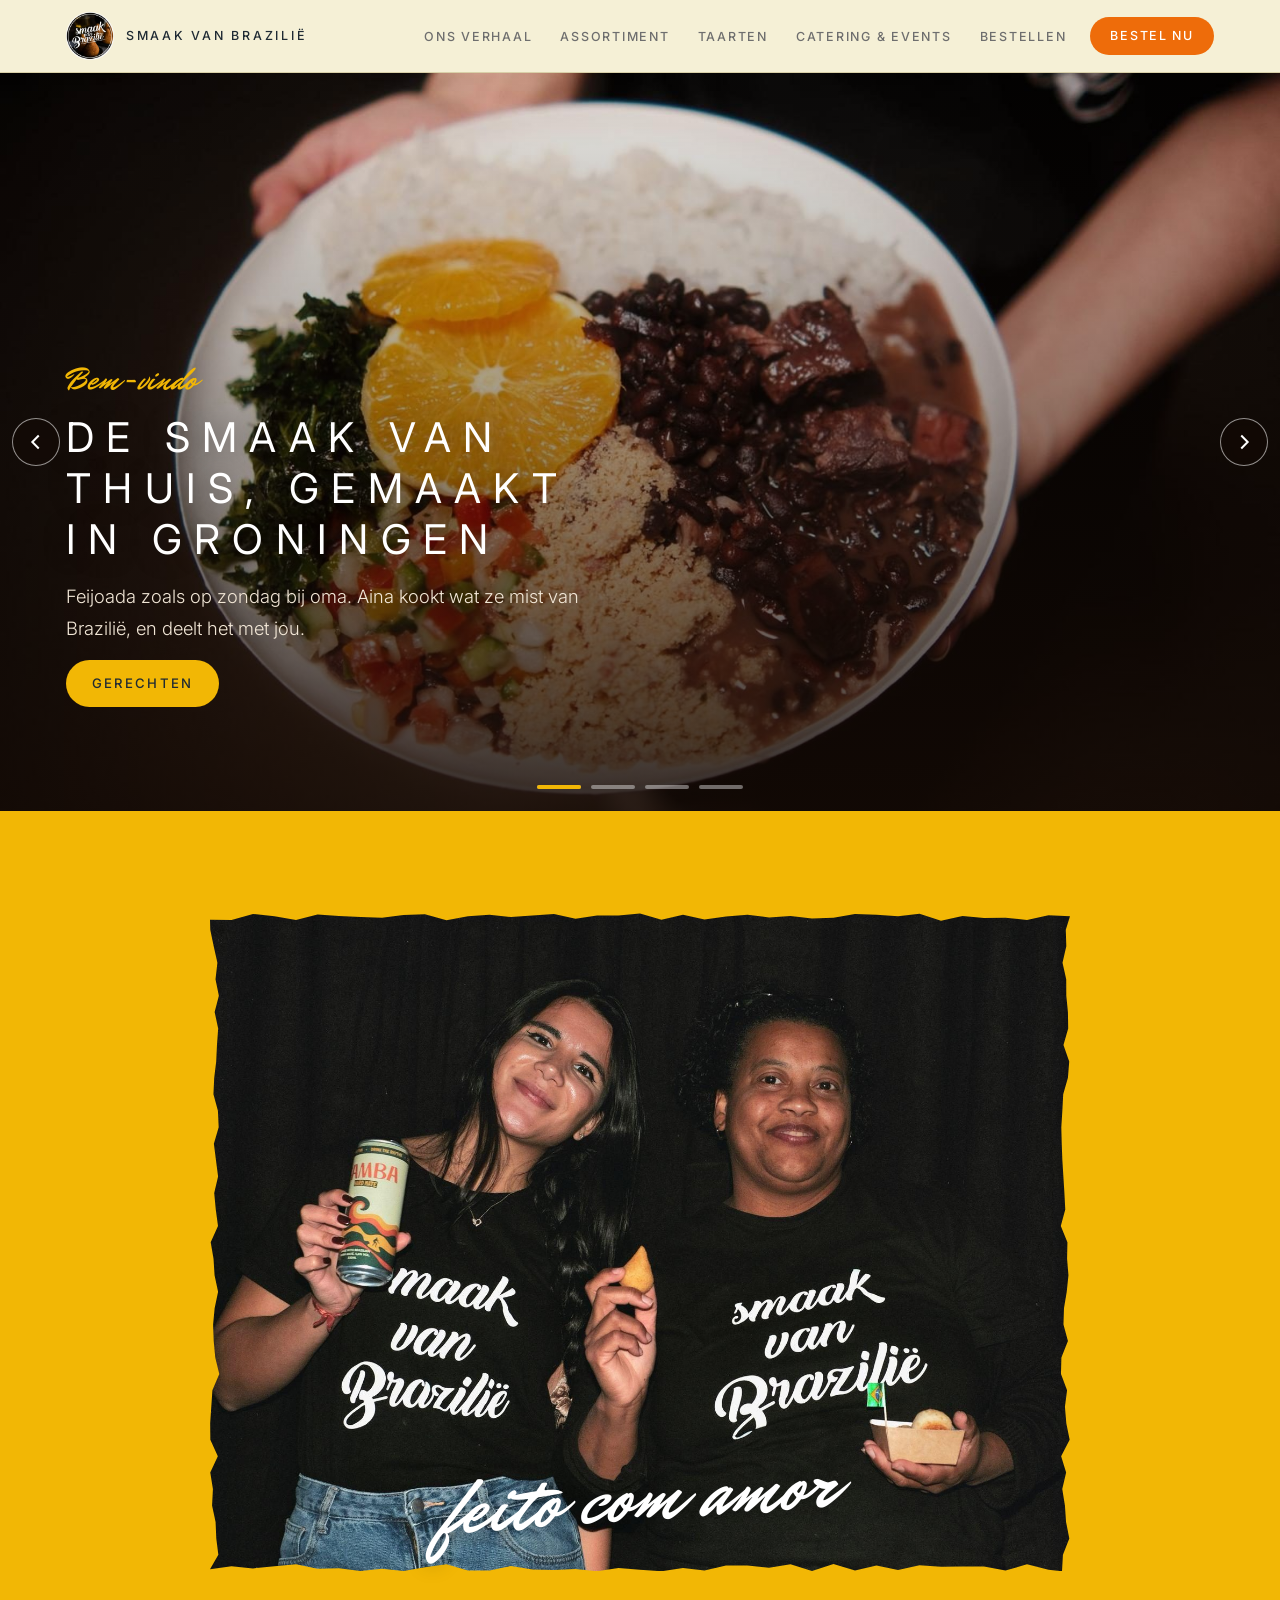
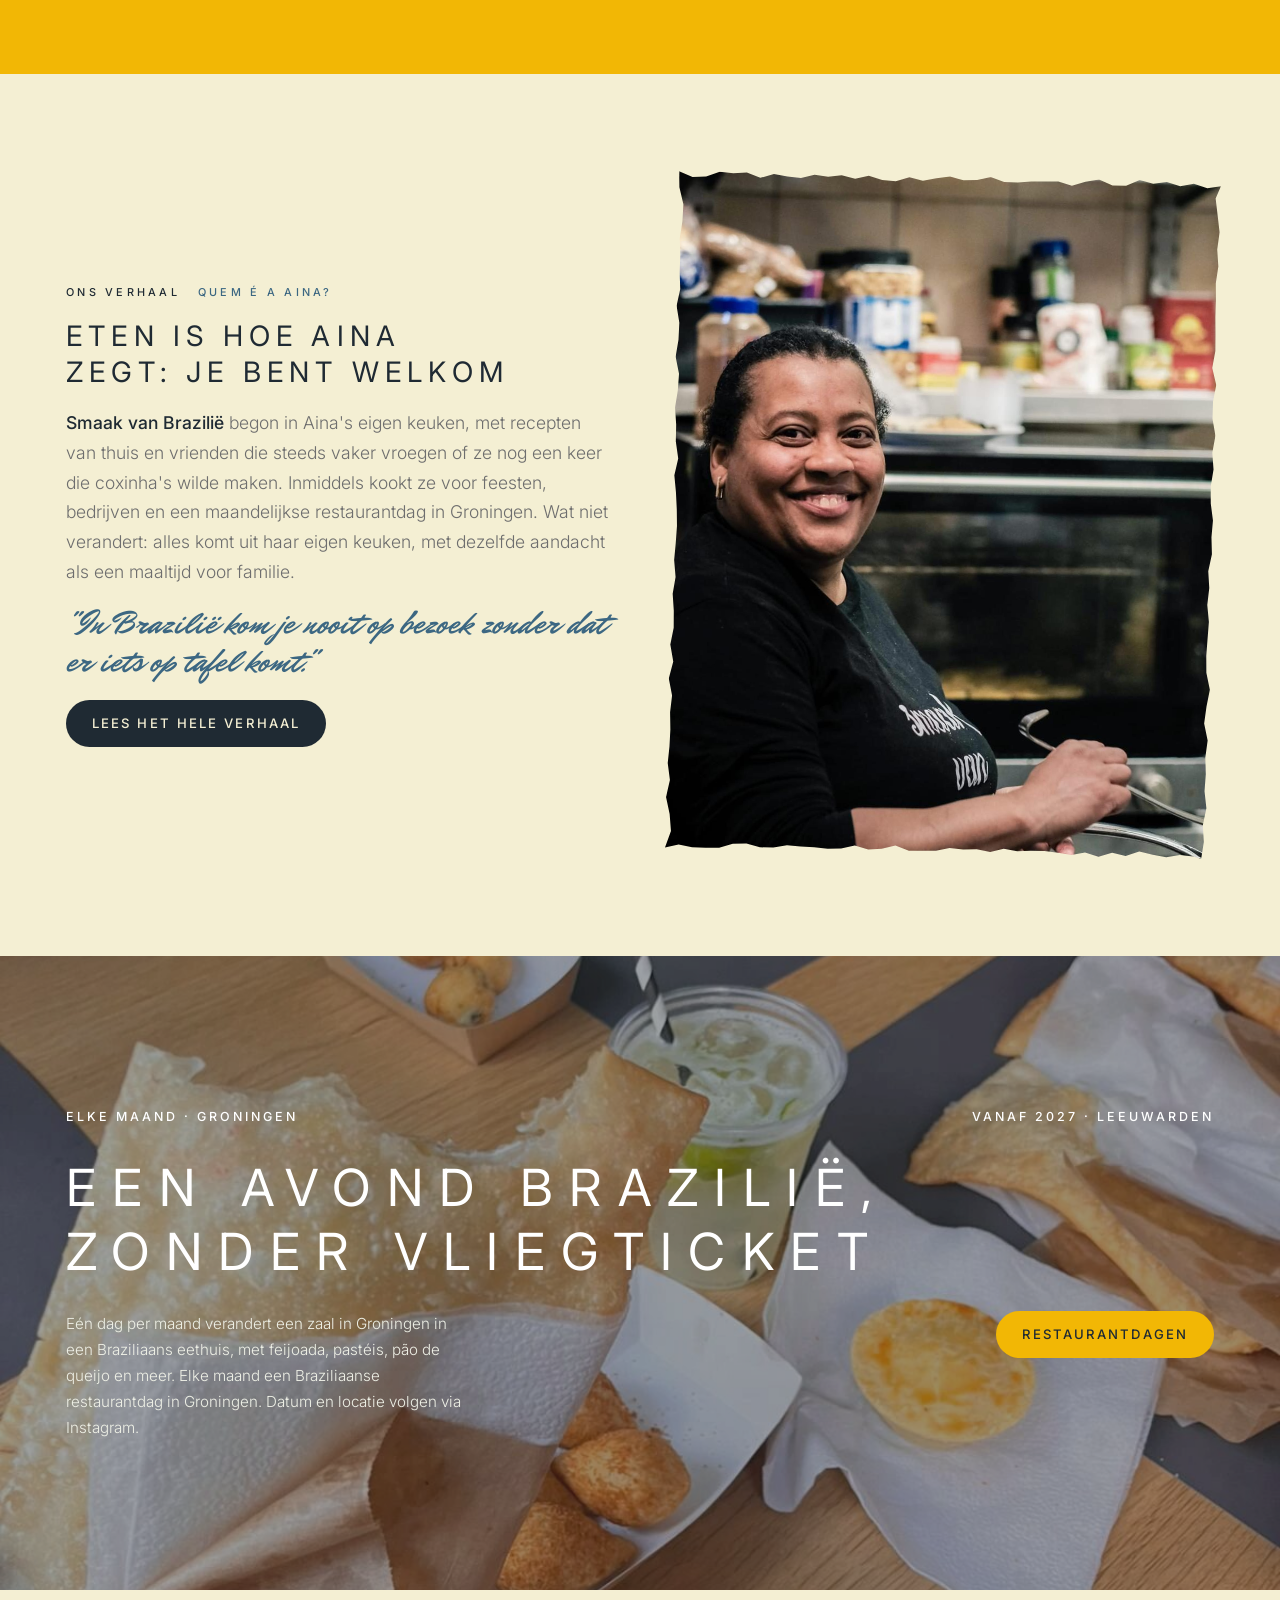
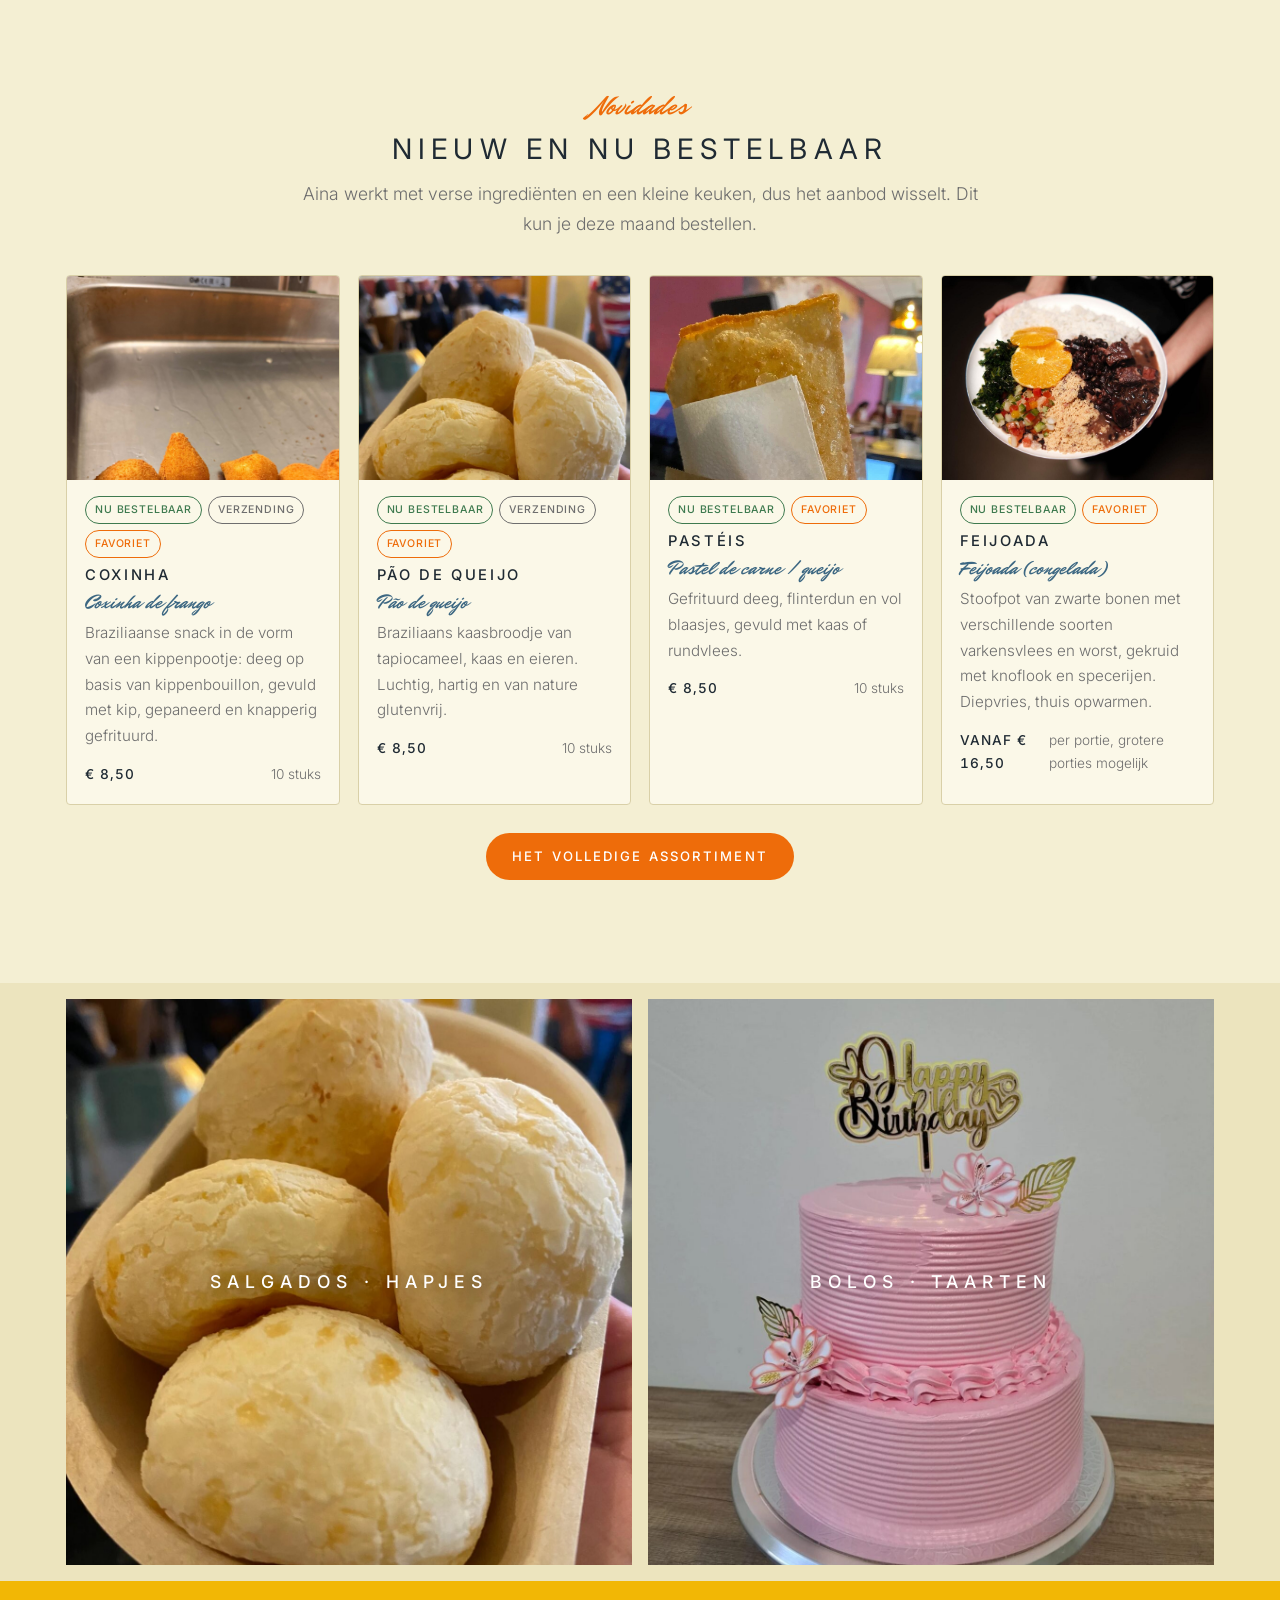
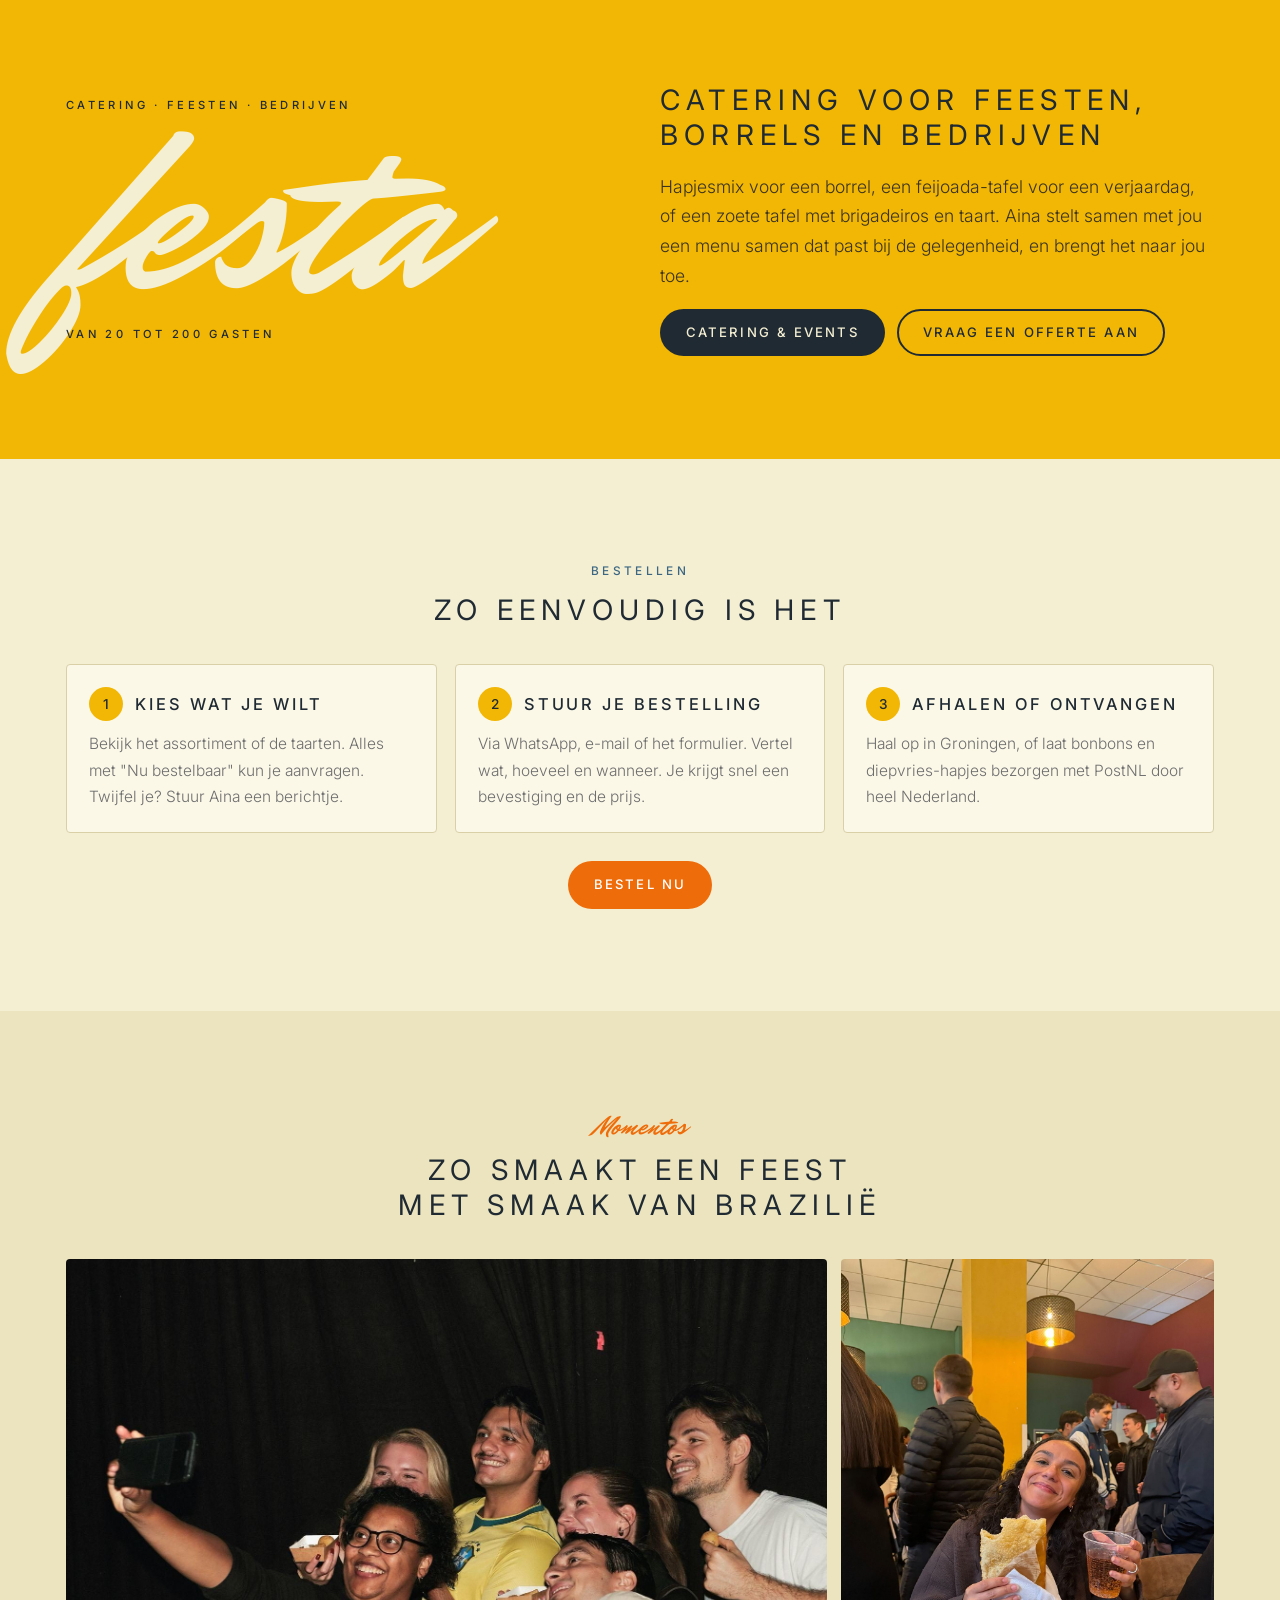
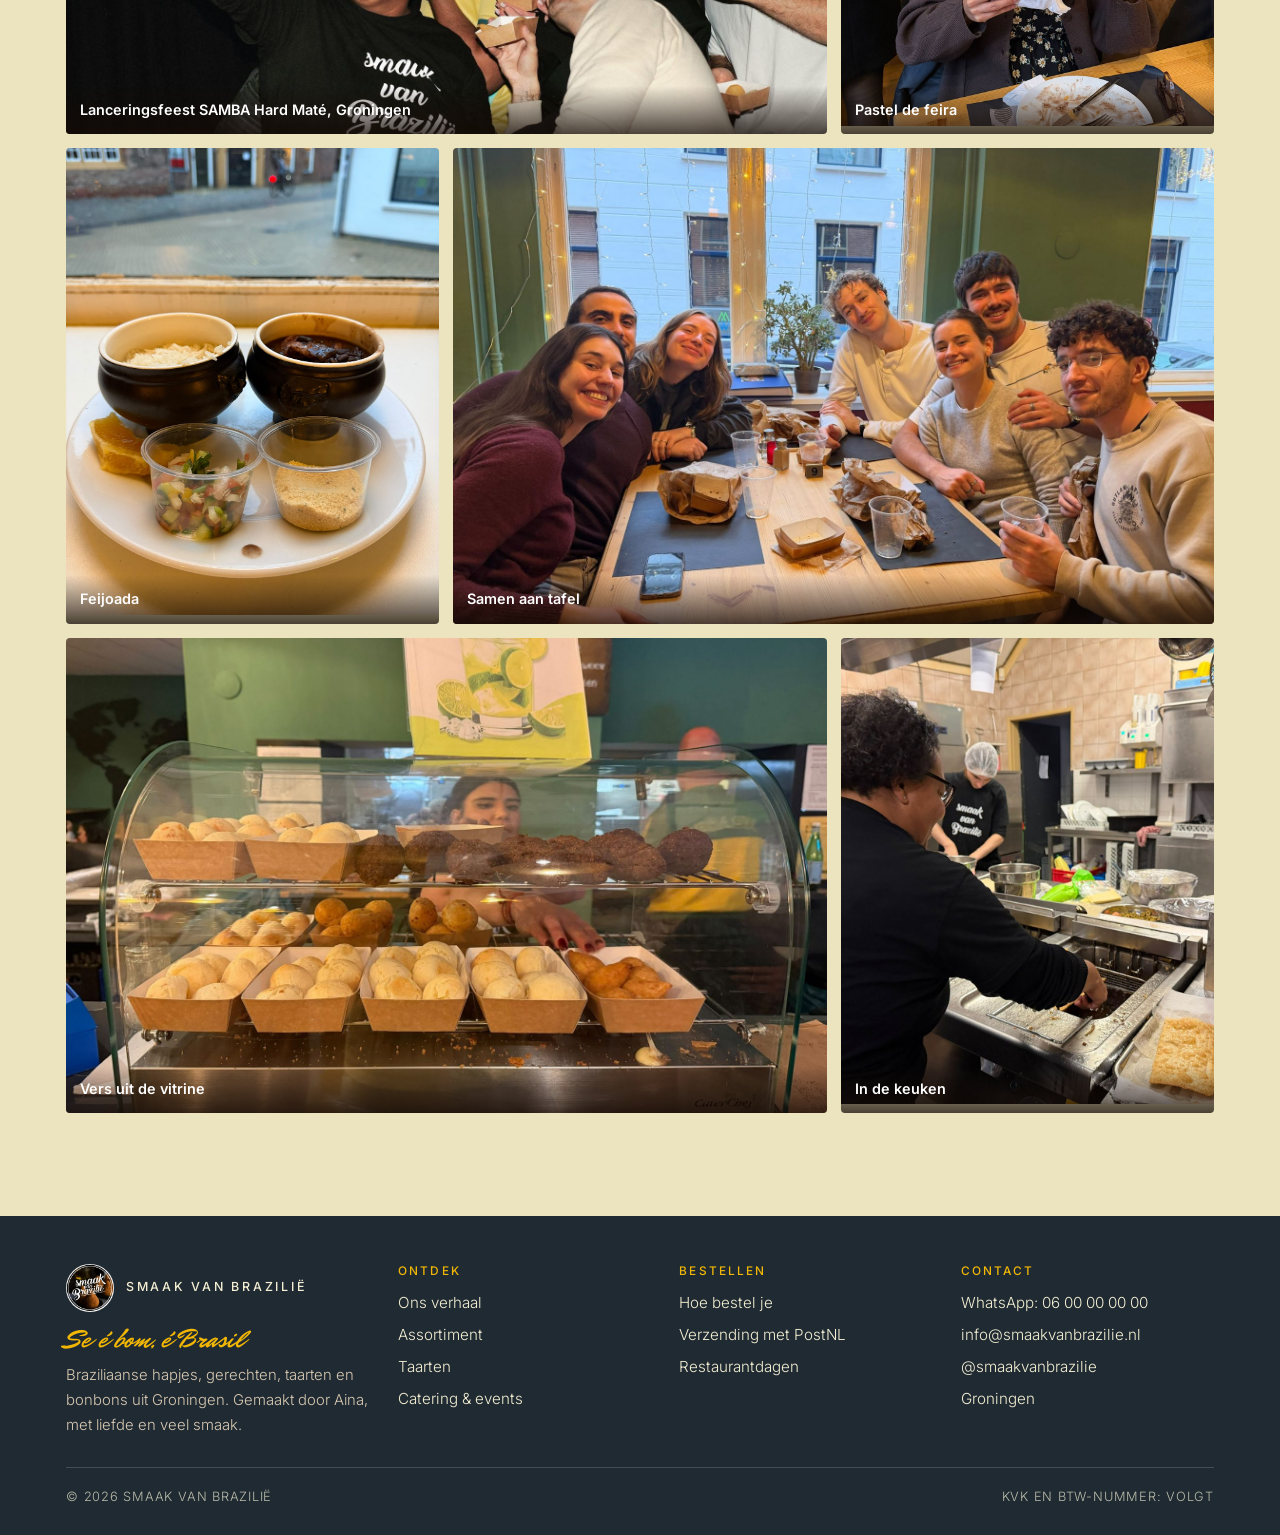
==== commit 783391a5: "Nieuwe foto's en het verhaal van Aina verwerkt in de site - Taarten: galerij van 12 taarten, allemaa" ====
--- a/index.html
+++ b/index.html
@@ -29,13 +29,13 @@
 </header>
 <section class="slider" aria-roledescription="carousel" aria-label="Uitgelicht">
   <div class="slides">
-    <article class="slide is-active" style="--pos:center 40%"><img src="img/feijoada-bord.jpg" alt="Een bord feijoada met rijst, farofa, couve en sinaasappel" fetchpriority="high">
+    <article class="slide is-active" style="--pos:center 40%"><img src="img/eten/feijoada-bord-compleet.jpg" alt="Een bord feijoada met rijst, farofa, couve en sinaasappel" fetchpriority="high">
       <div class="hero-grid"><div class="slide-copy"><span class="script">Bem-vindo</span><h1>De smaak van thuis, gemaakt in Groningen</h1><p>Feijoada zoals op zondag bij oma. Aina kookt wat ze mist van Brazilië, en deelt het met jou.</p><div class="btn-row"><a class='btn btn-yellow' href='/assortiment#gerechten'>Gerechten</a></div></div></div></article>
-    <article class="slide" style="--pos:center 45%"><img src="img/vitrine.jpg" alt="Vitrine met coxinha, empadas en bolinhos" loading="lazy">
+    <article class="slide" style="--pos:center 72%"><img src="img/eten/coxinhas-bak.jpg" alt="Goudbruine coxinha's, net uit de pan" loading="lazy">
       <div class="hero-grid"><div class="slide-copy"><span class="script">Salgados</span><h1>Coxinha zoals op straat in São Paulo</h1><p>Vers gefrituurd voor je feest, of diepvries om thuis af te bakken. Ook per post.</p><div class="btn-row"><a class='btn btn-yellow' href='/assortiment#hapjes'>Alle hapjes</a></div></div></div></article>
-    <article class="slide" style="--pos:center 55%"><img src="img/taart-blauw-goud.jpg" alt="Lichtblauwe taart met gouden parels" loading="lazy">
+    <article class="slide" style="--pos:center 55%"><img src="img/taarten/taart-lichtblauw-parels.jpg" alt="Lichtblauwe taart met gouden parels" loading="lazy">
       <div class="hero-grid"><div class="slide-copy"><span class="script">Bolos</span><h1>Taarten die het feest maken</h1><p>Op maat, met de hand versierd. Van babyshower tot zestigste verjaardag.</p><div class="btn-row"><a class='btn btn-yellow' href='/taarten'>Bekijk de taarten</a></div></div></div></article>
-    <article class="slide" style="--pos:center 30%"><img src="img/aina-keuken.jpg" alt="Aina lachend in haar keuken" loading="lazy">
+    <article class="slide" style="--pos:center 30%"><img src="img/aina/portret-keuken.jpg" alt="Aina lachend in haar keuken" loading="lazy">
       <div class="hero-grid"><div class="slide-copy"><span class="script">Festa</span><h1>Catering en Braziliaanse restaurantdagen</h1><p>Van een borrel met hapjes tot een zaal vol feijoada. Elke maand in Groningen.</p><div class="btn-row"><a class='btn btn-yellow' href='/catering'>Catering &amp; events</a></div></div></div></article>
   </div>
   <button class="slider-arrow prev" type="button" aria-label="Vorige foto"><svg viewBox="0 0 24 24" fill="none" stroke="currentColor" stroke-width="2.2"><path d="m15 5-7 7 7 7"/></svg></button>
@@ -45,7 +45,7 @@
 
 <section class="section band-yellow">
   <div class="wrap" style="display:grid;justify-items:center">
-    <div class="photo-wrap frame" style="max-width:860px;width:100%;background:transparent;padding:0"><img class="torn" src="img/aina-en-collega-samba.jpg" alt="Aina en haar collega lachen met een coxinha en een blikje SAMBA"><span class="big-script" style="color:#fff">feito com amor</span></div>
+    <div class="photo-wrap frame" style="max-width:860px;width:100%;background:transparent;padding:0"><img class="torn" src="img/aina/duo-coxinha-shirts.jpg" alt="Aina en haar collega lachen met een coxinha en een blikje SAMBA"><span class="big-script" style="color:#fff">feito com amor</span></div>
   </div>
 </section>
 
@@ -58,7 +58,7 @@
       <p class="quote">"In Brazilië kom je nooit op bezoek zonder dat er iets op tafel komt."</p>
       <div><a class='btn btn-dark' href='/verhaal'>Lees het hele verhaal</a></div>
     </div>
-    <div class="frame tilt-r" style="background:transparent;padding:0"><img class="torn" src="img/aina-keuken.jpg" alt="Aina in haar keuken" style="border-radius:0;aspect-ratio:4/5"></div>
+    <div class="frame tilt-r" style="background:transparent;padding:0"><img class="torn" src="img/aina/portret-keuken.jpg" alt="Aina in haar keuken" style="border-radius:0;aspect-ratio:4/5"></div>
   </div>
 </section>
 
@@ -86,7 +86,7 @@
 <section class="section band" style="padding-block:16px">
   <div class="wrap duo">
     <a href='/assortiment#hapjes'><img src="img/pao-de-queijo-hand.jpg" alt=""><span>Salgados · Hapjes</span></a>
-    <a href='/taarten'><img src="img/taart-roze-tweelaags.jpg" alt=""><span>Bolos · Taarten</span></a>
+    <a href='/taarten'><img src="img/taarten/taart-roze-tweelaags.jpg" alt=""><span>Bolos · Taarten</span></a>
   </div>
 </section>
 
@@ -123,10 +123,12 @@
       <h2>Zo smaakt een feest met Smaak van Brazilië</h2>
     </div>
     <div class="gallery">
-      <figure class="wide"><img src="img/launch-selfie.jpg" alt="Aina maakt een selfie met gasten die hapjes vasthouden"><figcaption>Lanceringsfeest SAMBA Hard Maté, Groningen</figcaption></figure>
-      <figure><img src="img/vitrine.jpg" alt="Vitrine vol empadinhas en coxinha's"><figcaption>Restaurantdag</figcaption></figure>
-      <figure><img src="img/pao-de-queijo-bowl.jpg" alt="Bolinhos de queijo"><figcaption>Bolinho de queijo</figcaption></figure>
-      <figure class="wide"><img src="img/aina-en-collega-counter.jpg" alt="Aina en haar collega achter de toonbank"><figcaption>Smaak van Brazilië</figcaption></figure>
+      <figure class="wide"><img src="img/mensen/groepsselfie-smaak-shirt.jpg" alt="Aina maakt een selfie met gasten die hapjes vasthouden"><figcaption>Lanceringsfeest SAMBA Hard Maté, Groningen</figcaption></figure>
+      <figure><img src="img/eten/pastel-feest.jpg" alt="Gast houdt lachend een grote pastel omhoog" loading="lazy"><figcaption>Pastel de feira</figcaption></figure>
+      <figure><img src="img/eten/feijoada-potjes-raam.jpg" alt="Feijoada in potjes met rijst, vinagrete, farofa en sinaasappel" loading="lazy"><figcaption>Feijoada</figcaption></figure>
+      <figure class="wide"><img src="img/mensen/vrienden-aan-tafel.jpg" alt="Vrienden aan tafel bij het raam" loading="lazy"><figcaption>Samen aan tafel</figcaption></figure>
+      <figure class="wide"><img src="img/eten/vitrine-pao-de-queijo.jpg" alt="Warmhoudvitrine vol pão de queijo, kibe en pastéis" loading="lazy"><figcaption>Vers uit de vitrine</figcaption></figure>
+      <figure><img src="img/aina/keuken-pastel-frituren.jpg" alt="Aina frituurt pastéis in de keuken" loading="lazy"><figcaption>In de keuken</figcaption></figure>
     </div>
   </div>
 </section>
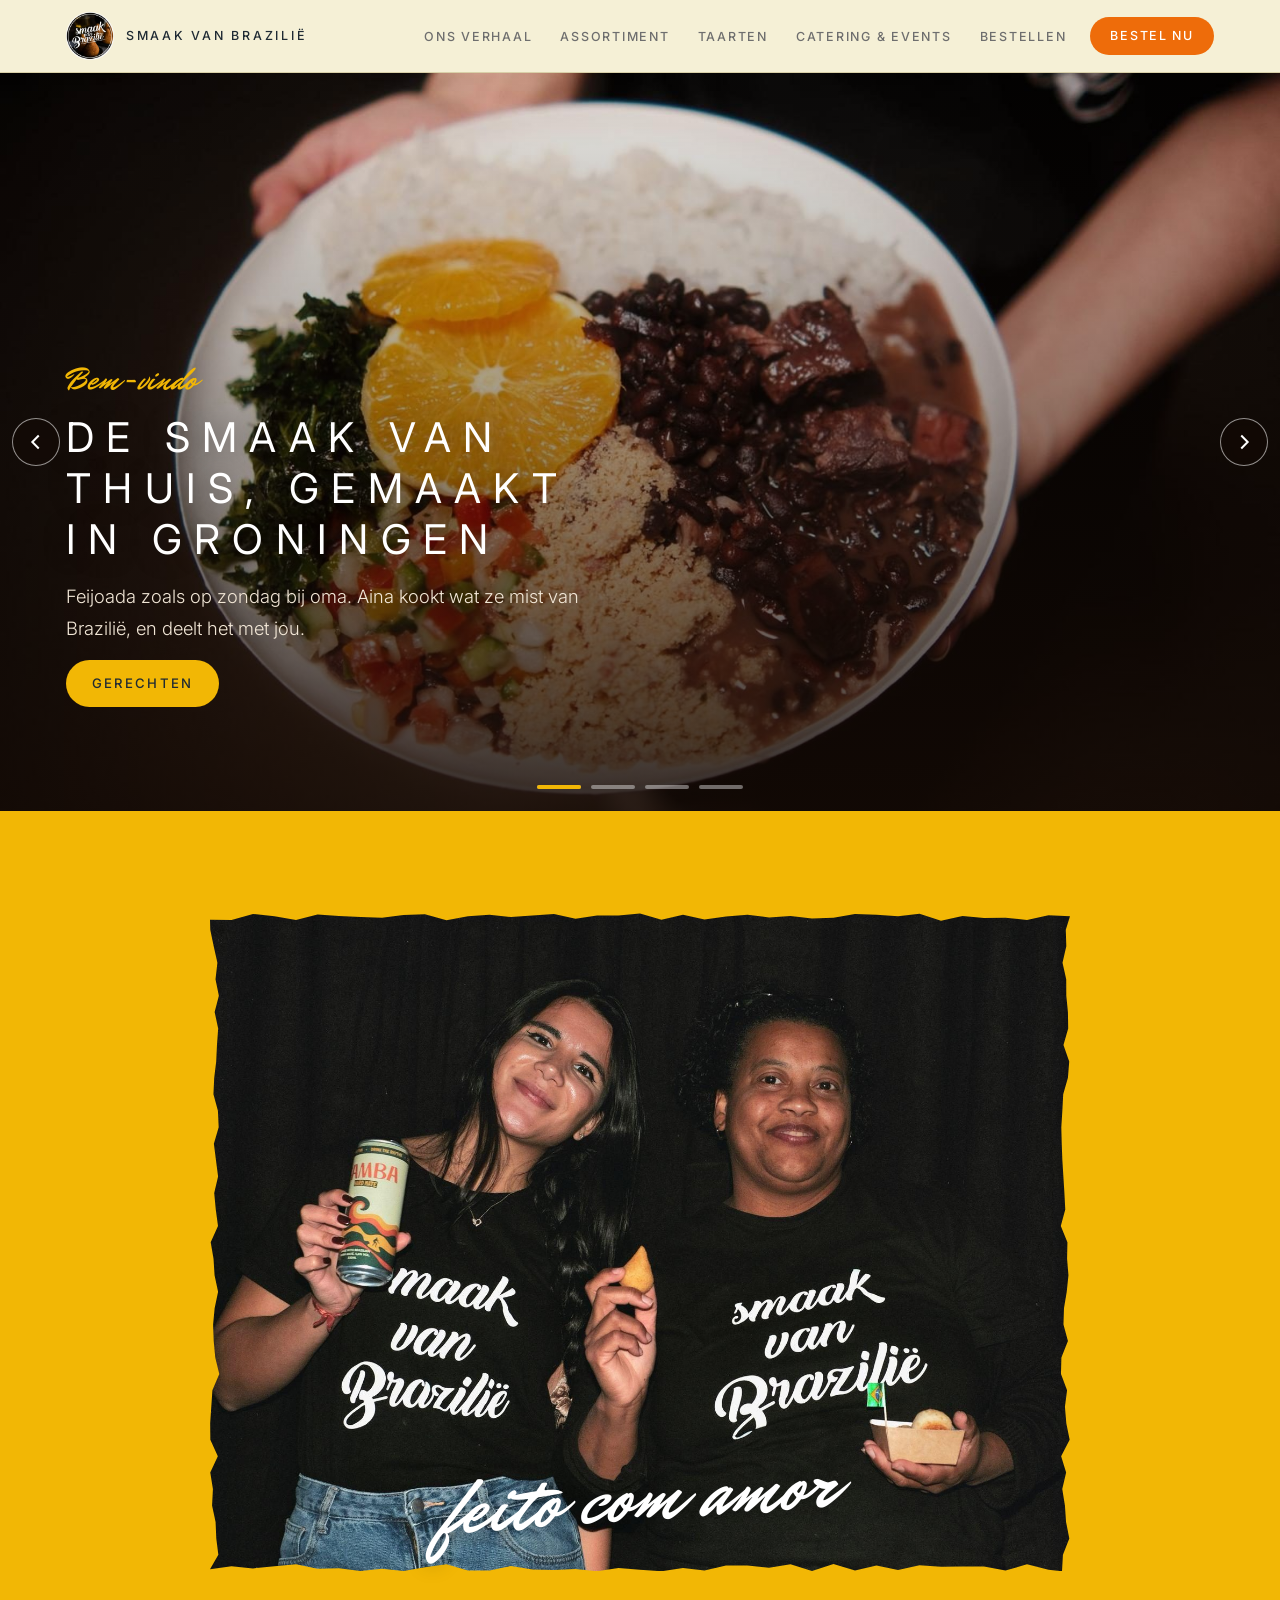
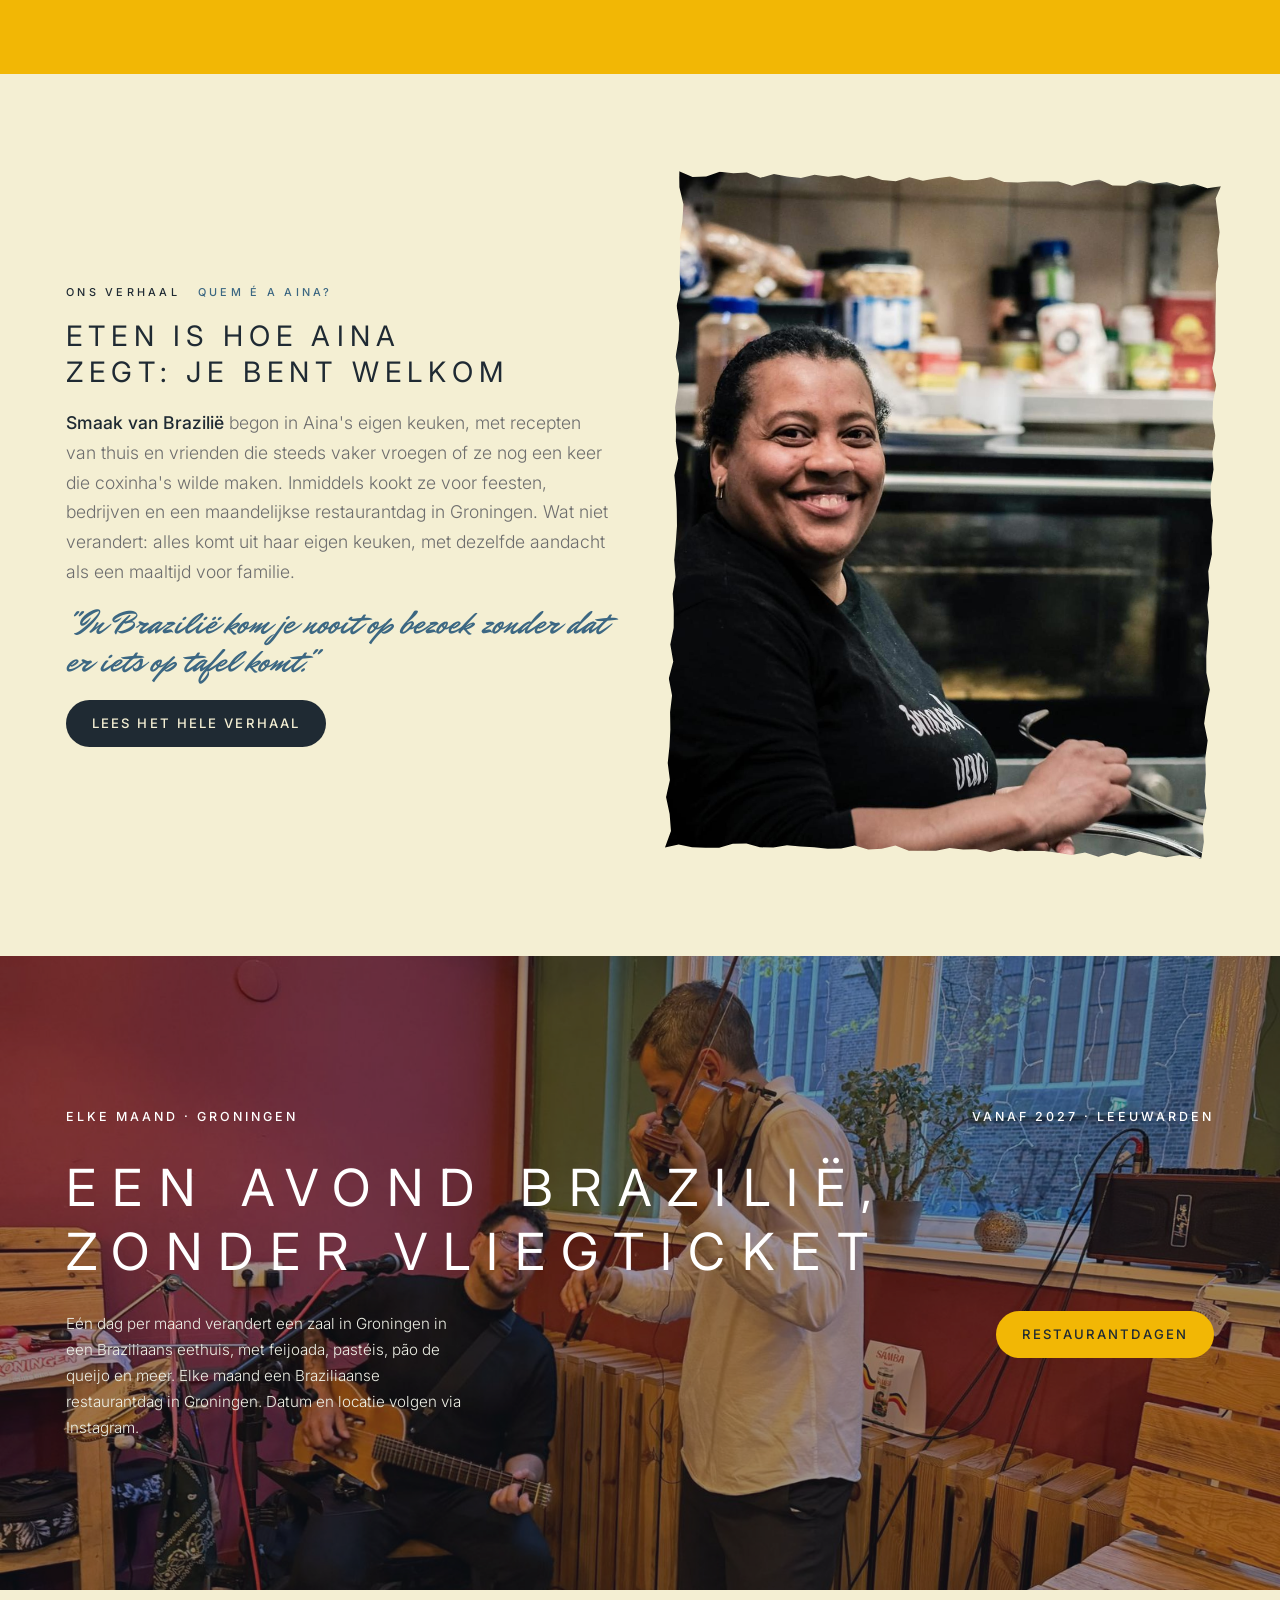
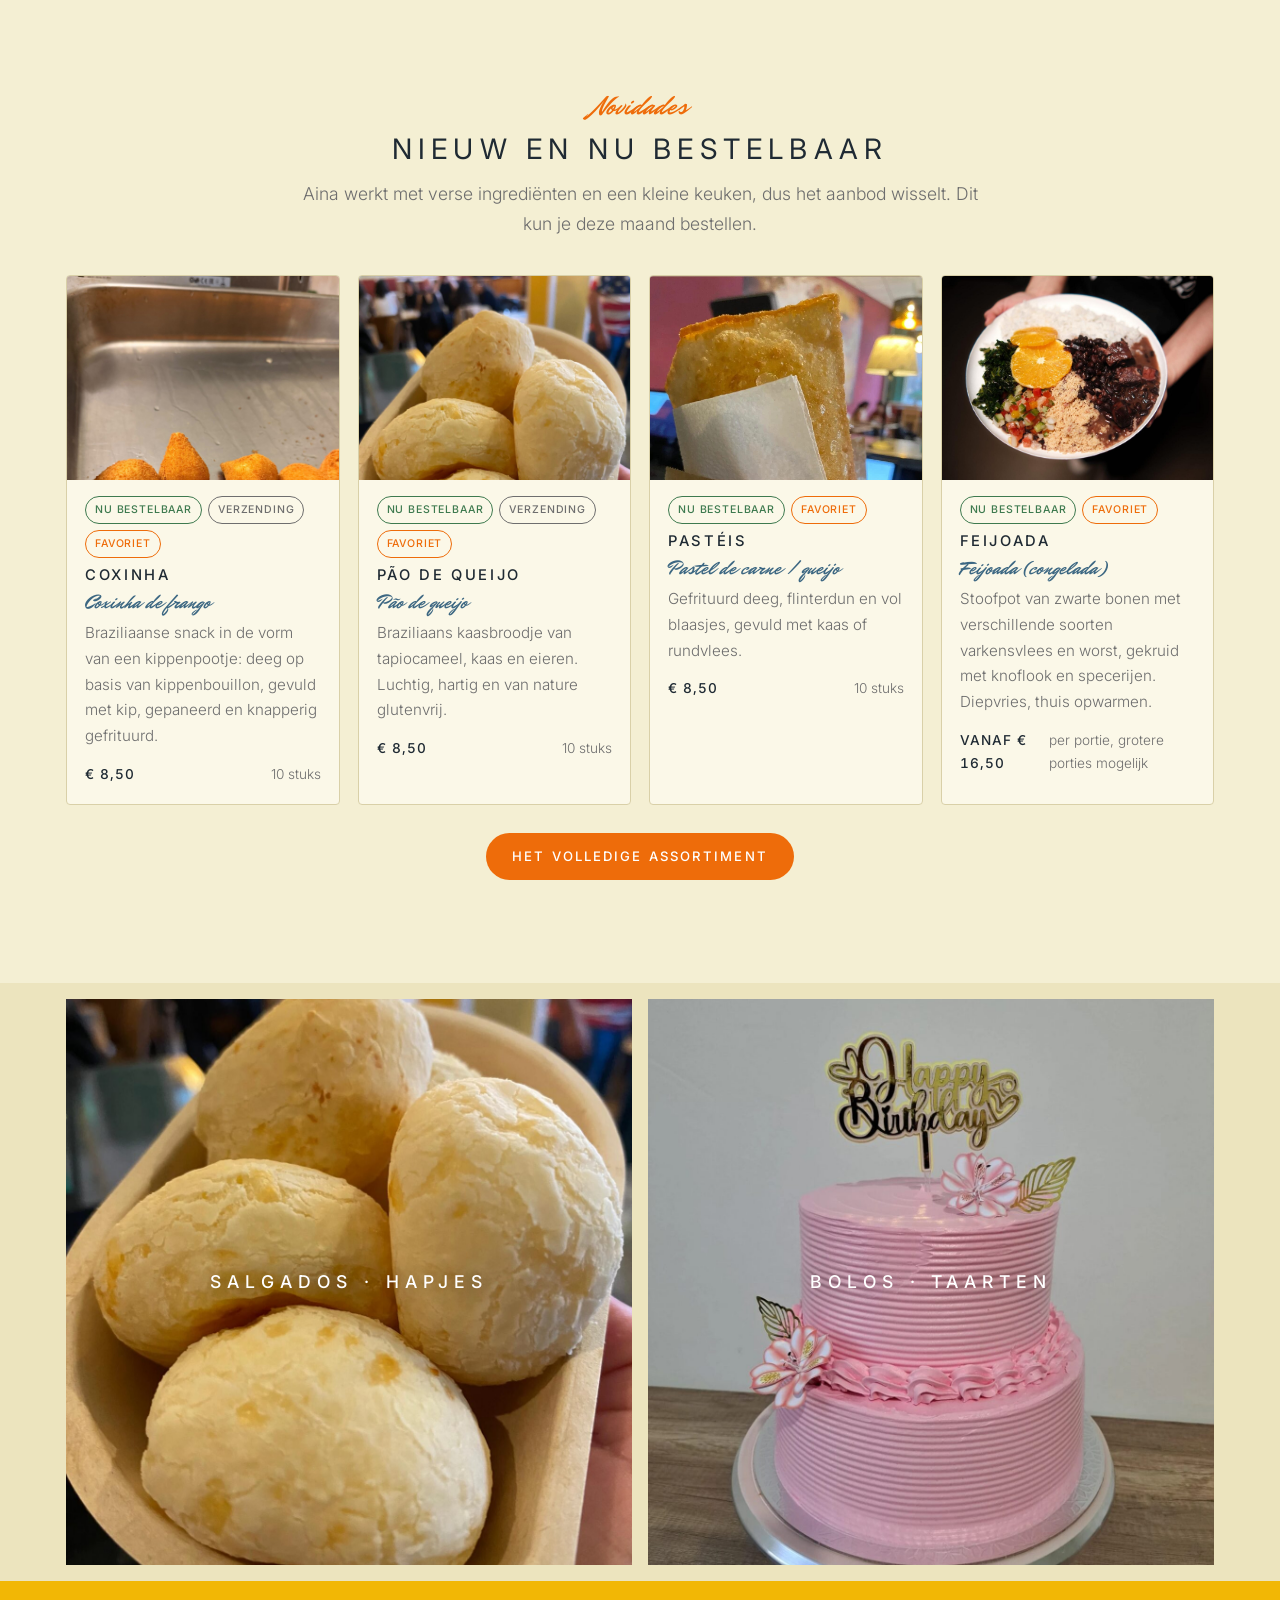
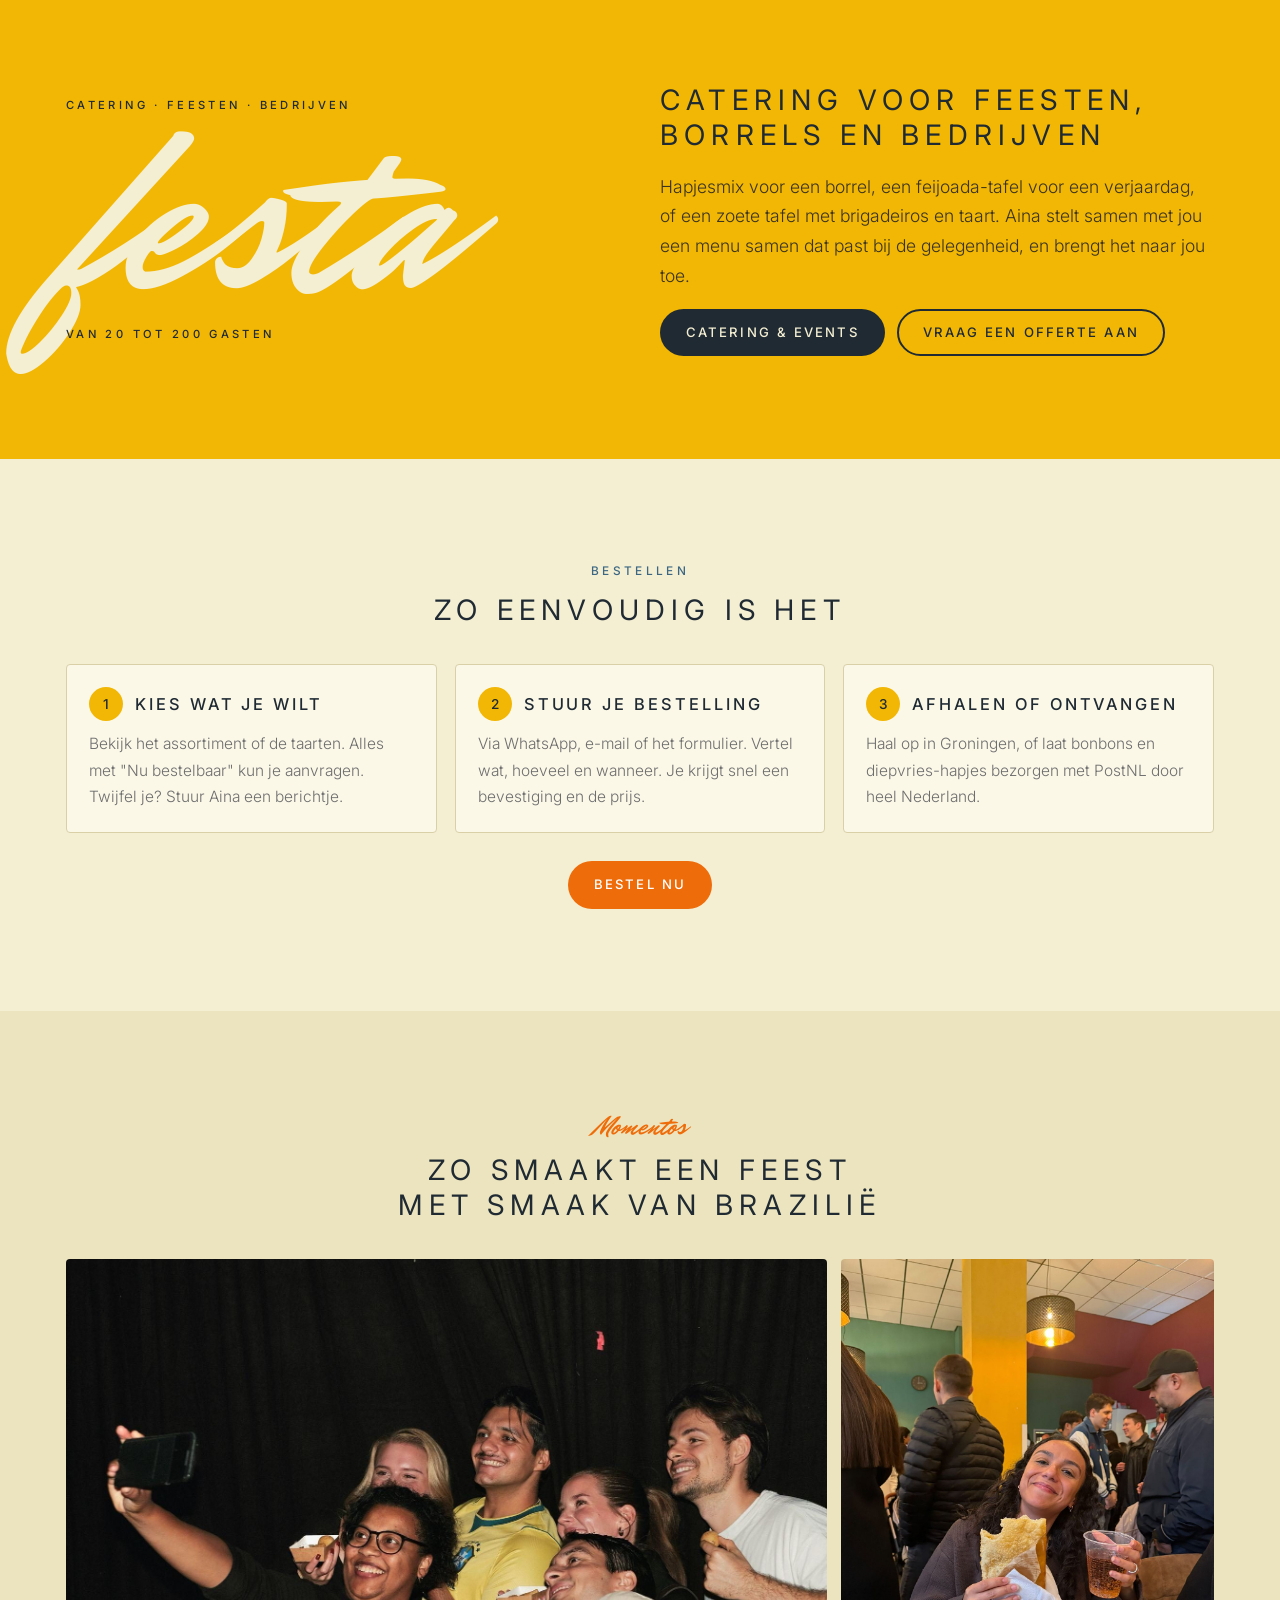
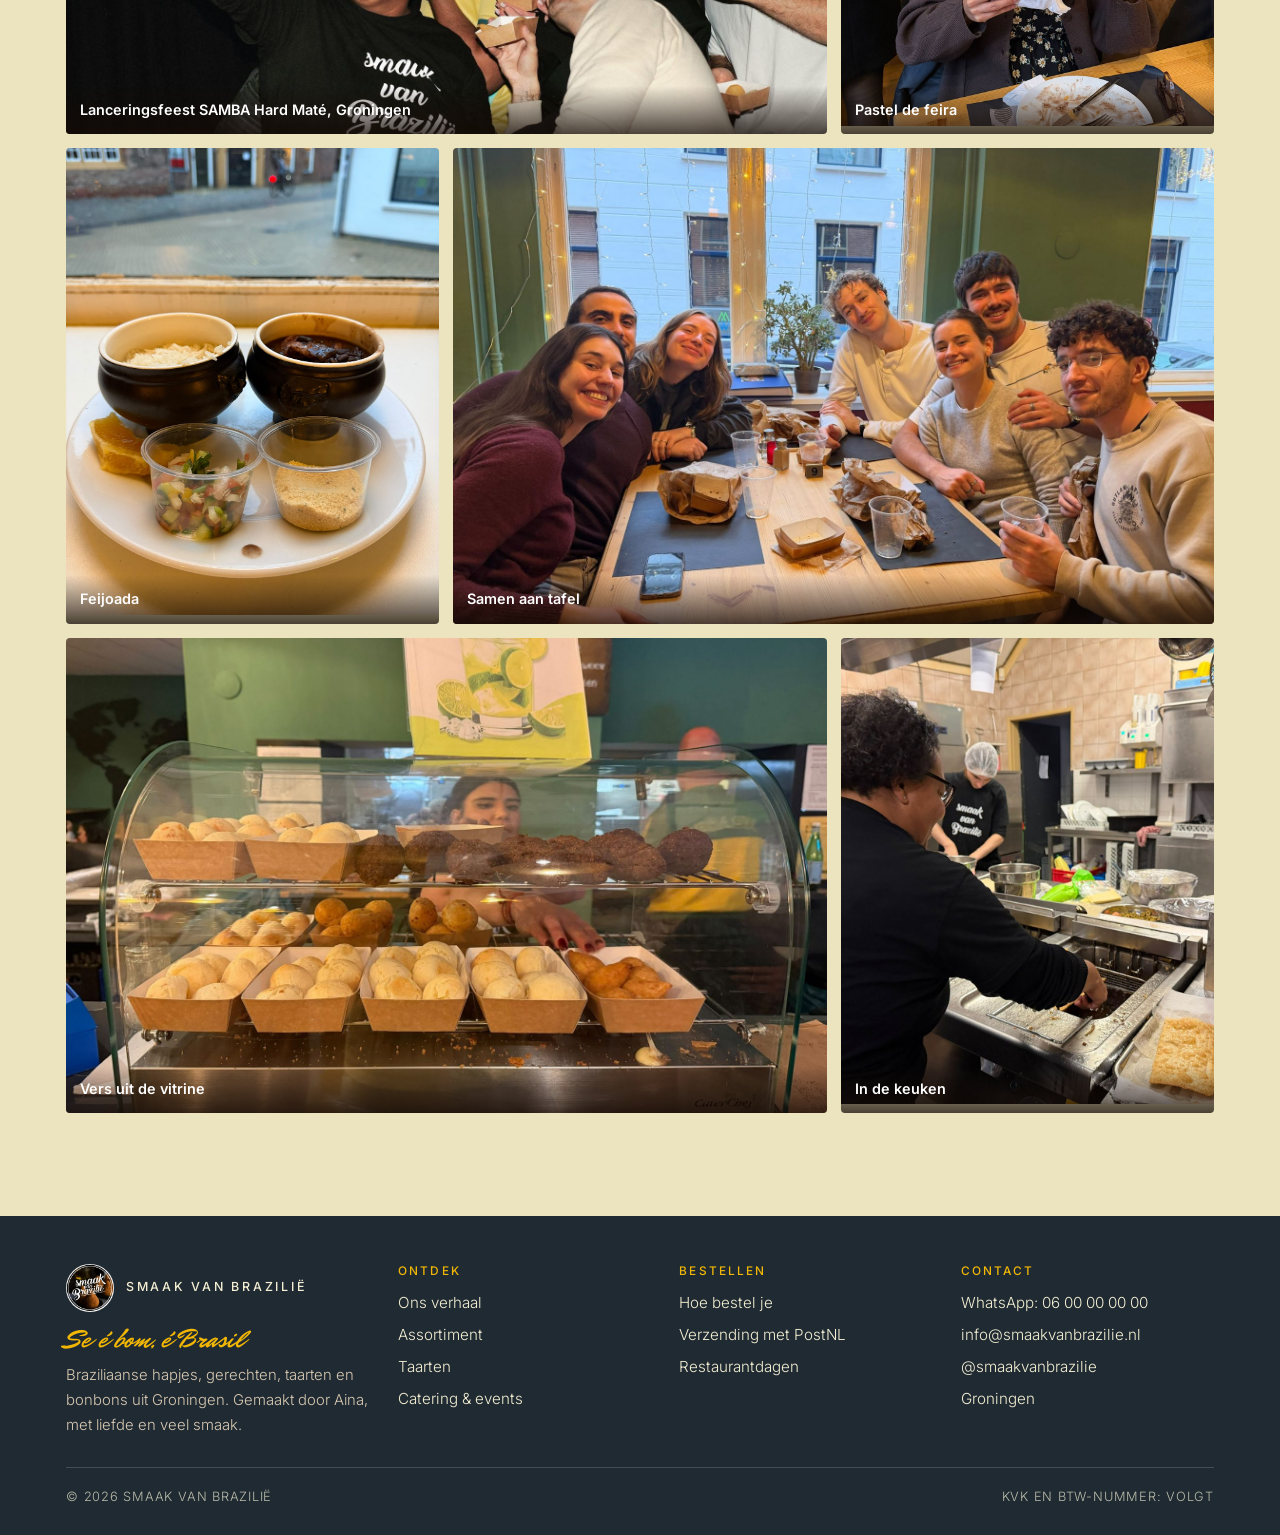
==== commit 60c5e427: "Homepage: andere foto bij 'Een avond Brazilië'; crèmekleuren als variabelen De achtergrondfoto tafel" ====
--- a/index.html
+++ b/index.html
@@ -62,8 +62,8 @@
   </div>
 </section>
 
-<section class="statement" style="--pos:center 60%">
-  <img src="img/tafel-hapjes.jpg" alt="">
+<section class="statement" style="--pos:center 40%">
+  <img src="img/mensen/livemuziek-gitaar-viool.jpg" alt="">
   <div class="wrap">
     <div class="cols"><div>Elke maand · Groningen</div><div>Vanaf 2027 · Leeuwarden</div></div>
     <h2>Een avond Brazilië, zonder vliegticket</h2>
@@ -138,7 +138,7 @@
     <div>
       <a class='brand' href='/'><img src="img/logo.jpg" alt=""><span>smaak van Brazilië</span></a>
       <p class="tagline">Se é bom, é Brasil</p>
-      <p style="margin-top:10px;font-size:.93rem;color:#D9C9B2">Braziliaanse hapjes, gerechten, taarten en bonbons uit Groningen. Gemaakt door Aina, met liefde en veel smaak.</p>
+      <p style="margin-top:10px;font-size:.93rem;color:var(--muted-on-dark)">Braziliaanse hapjes, gerechten, taarten en bonbons uit Groningen. Gemaakt door Aina, met liefde en veel smaak.</p>
     </div>
     <div>
       <h4>Ontdek</h4>
--- a/style.css
+++ b/style.css
@@ -18,6 +18,8 @@
   --leaf:      #3E7A4F;
   --dark:      #4E7FA0;   /* donkere banden zijn nu blauw */
   --dark-fg:   #F4EFD3;
+  --surface:   #FBF8E8;   /* kaarten, formulier */
+  --muted-on-dark: #D9C9B2; /* zachte tekst op donkere banden en footer */
 
   --f-display: "Inter", "Helvetica Neue", Helvetica, Arial, sans-serif;
   --f-body:    "Inter", "Helvetica Neue", Helvetica, Arial, sans-serif;
@@ -134,7 +136,7 @@
 
 /* ---- Product cards ---- */
 .cards{display:grid;grid-template-columns:repeat(auto-fill,minmax(250px,1fr));gap:18px}
-.card{display:grid;grid-template-rows:auto 1fr;background:#FBF8E8;border:1px solid var(--line);border-radius:var(--r);overflow:hidden}
+.card{display:grid;grid-template-rows:auto 1fr;background:var(--surface);border:1px solid var(--line);border-radius:var(--r);overflow:hidden}
 .card .ph{aspect-ratio:4/3;background:var(--bg-2);display:grid;place-items:center;overflow:hidden}
 .card .ph img{width:100%;height:100%;object-fit:cover}
 .card .ph .noimg{font-family:var(--f-script);color:var(--accent);font-size:1.6rem;opacity:.7}
@@ -173,7 +175,7 @@
 
 /* ---- Steps / info ---- */
 .steps{display:grid;grid-template-columns:repeat(3,minmax(0,1fr));gap:18px;counter-reset:s}
-.step{background:#FBF8E8;border:1px solid var(--line);border-radius:var(--r);padding:22px;display:grid;gap:10px;align-content:start}
+.step{background:var(--surface);border:1px solid var(--line);border-radius:var(--r);padding:22px;display:grid;gap:10px;align-content:start}
 .step h3{display:flex;align-items:center;gap:12px}
 .step h3::before{counter-increment:s;content:counter(s);width:34px;height:34px;border-radius:50%;background:var(--yellow);color:var(--ink);display:grid;place-items:center;font-size:.85rem;letter-spacing:0;flex:none;font-weight:500}
 .step p{color:var(--ink-2);font-size:.97rem}
@@ -182,7 +184,7 @@
 .info{border-left:3px solid var(--yellow);padding-left:16px;display:grid;gap:6px}
 .info h3{font-size:1.1rem}
 .info p{color:var(--ink-2);font-size:.97rem}
-.band-dark .info p{color:#D9C9B2}
+.band-dark .info p{color:var(--muted-on-dark)}
 
 /* ---- Event card ---- */
 .event{display:grid;grid-template-columns:minmax(0,1.1fr) minmax(0,1fr);gap:clamp(20px,4vw,56px);align-items:center}
@@ -197,13 +199,13 @@
 .contact-grid{display:grid;grid-template-columns:minmax(0,1fr) minmax(0,1fr);gap:clamp(24px,4vw,56px)}
 @media (max-width: 860px){.contact-grid{grid-template-columns:1fr}}
 .ways{display:grid;gap:12px}
-.way{display:flex;gap:14px;align-items:center;padding:14px 16px;border:1px solid var(--line);border-radius:var(--r);background:#FBF8E8;text-decoration:none}
+.way{display:flex;gap:14px;align-items:center;padding:14px 16px;border:1px solid var(--line);border-radius:var(--r);background:var(--surface);text-decoration:none}
 .way .ic{width:42px;height:42px;border-radius:12px;background:var(--bg-2);display:grid;place-items:center;flex:none;color:var(--accent-dk)}
 .way .ic svg{width:22px;height:22px}
 .way b{font-family:var(--f-body);font-weight:500;text-transform:uppercase;letter-spacing:.12em;font-size:.8rem;display:block}
 .way span{color:var(--ink-2);font-size:.93rem;word-break:break-word}
 .copybtn{margin-left:auto;font:inherit;font-size:.8rem;font-weight:700;padding:6px 10px;border-radius:8px;border:1px solid var(--line);background:var(--bg);cursor:pointer;flex:none}
-form.order{display:grid;gap:14px;background:#FBF8E8;border:1px solid var(--line);border-radius:var(--r);padding:22px}
+form.order{display:grid;gap:14px;background:var(--surface);border:1px solid var(--line);border-radius:var(--r);padding:22px}
 .field{display:grid;gap:6px}
 .field label{font-weight:700;font-size:.92rem}
 .field input,.field select,.field textarea{font:inherit;padding:11px 12px;border:1px solid var(--line);border-radius:10px;background:var(--bg);color:var(--ink);width:100%;min-width:0}
